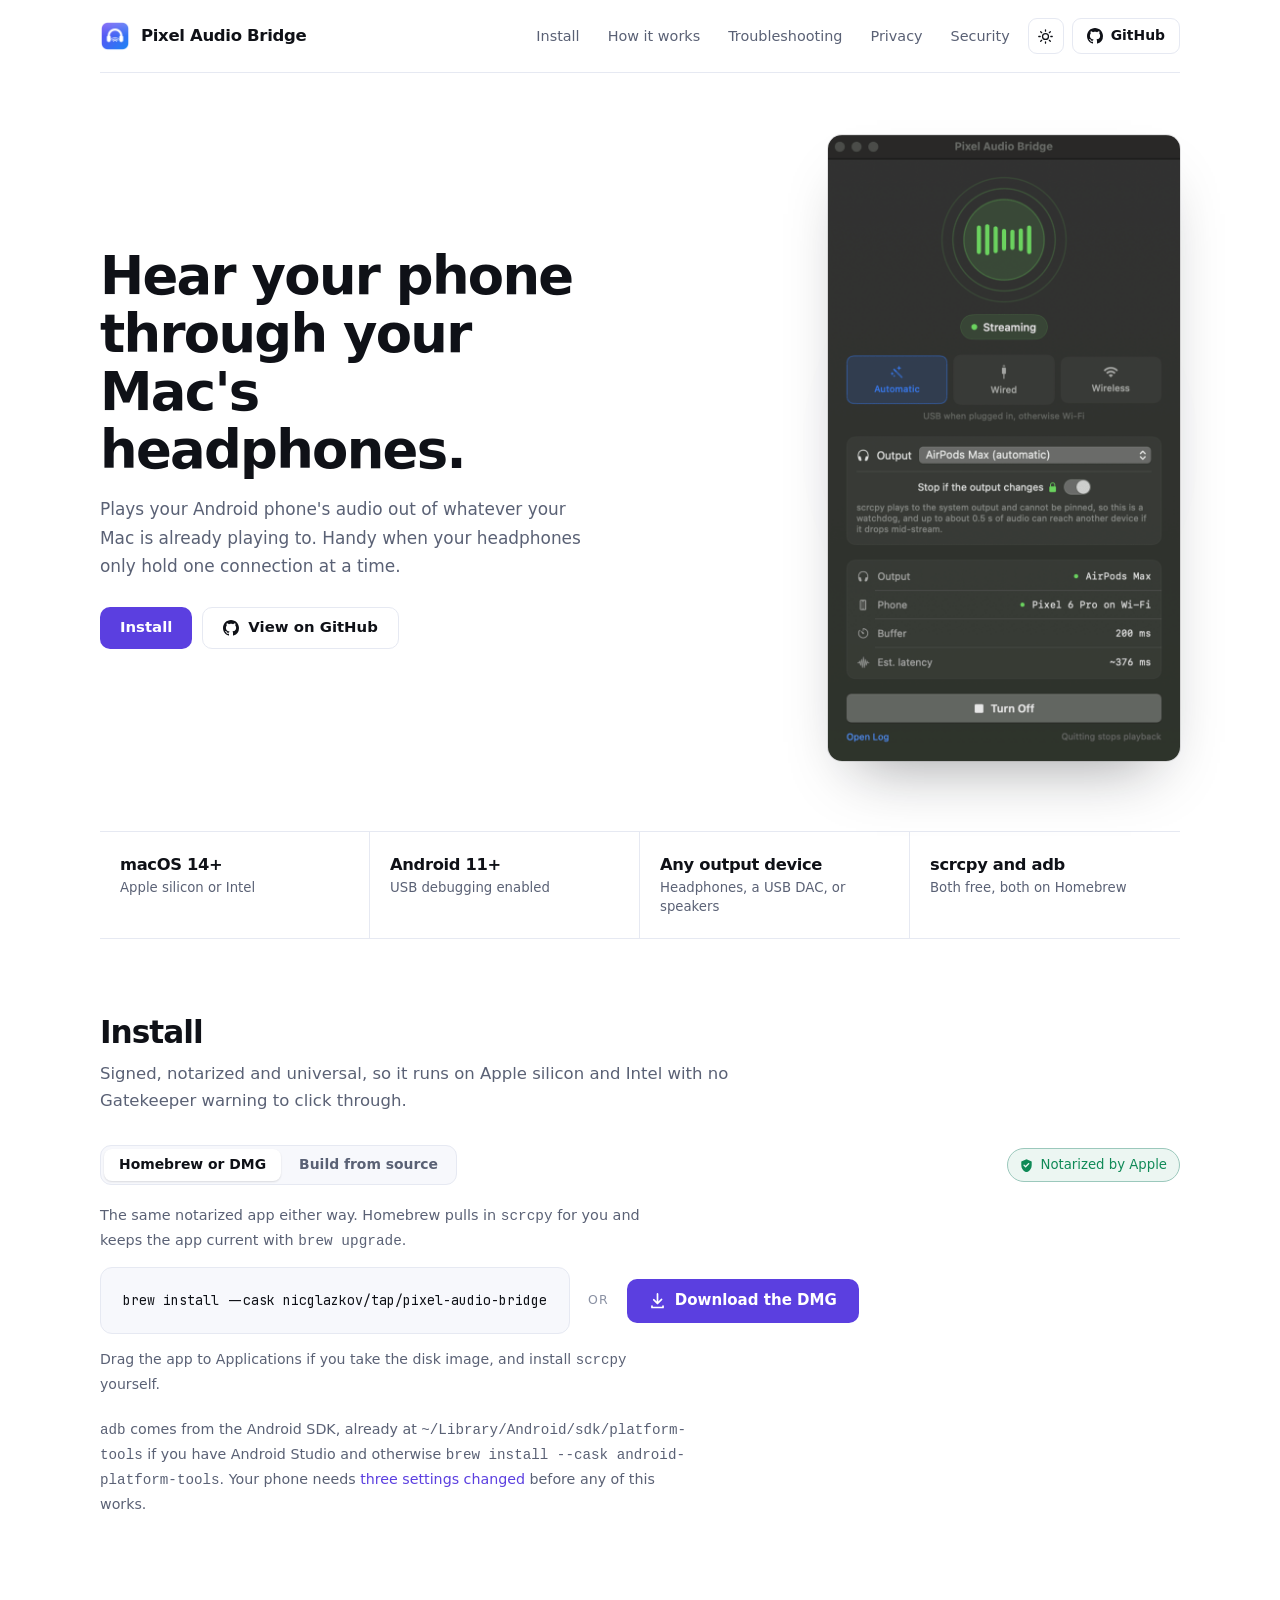
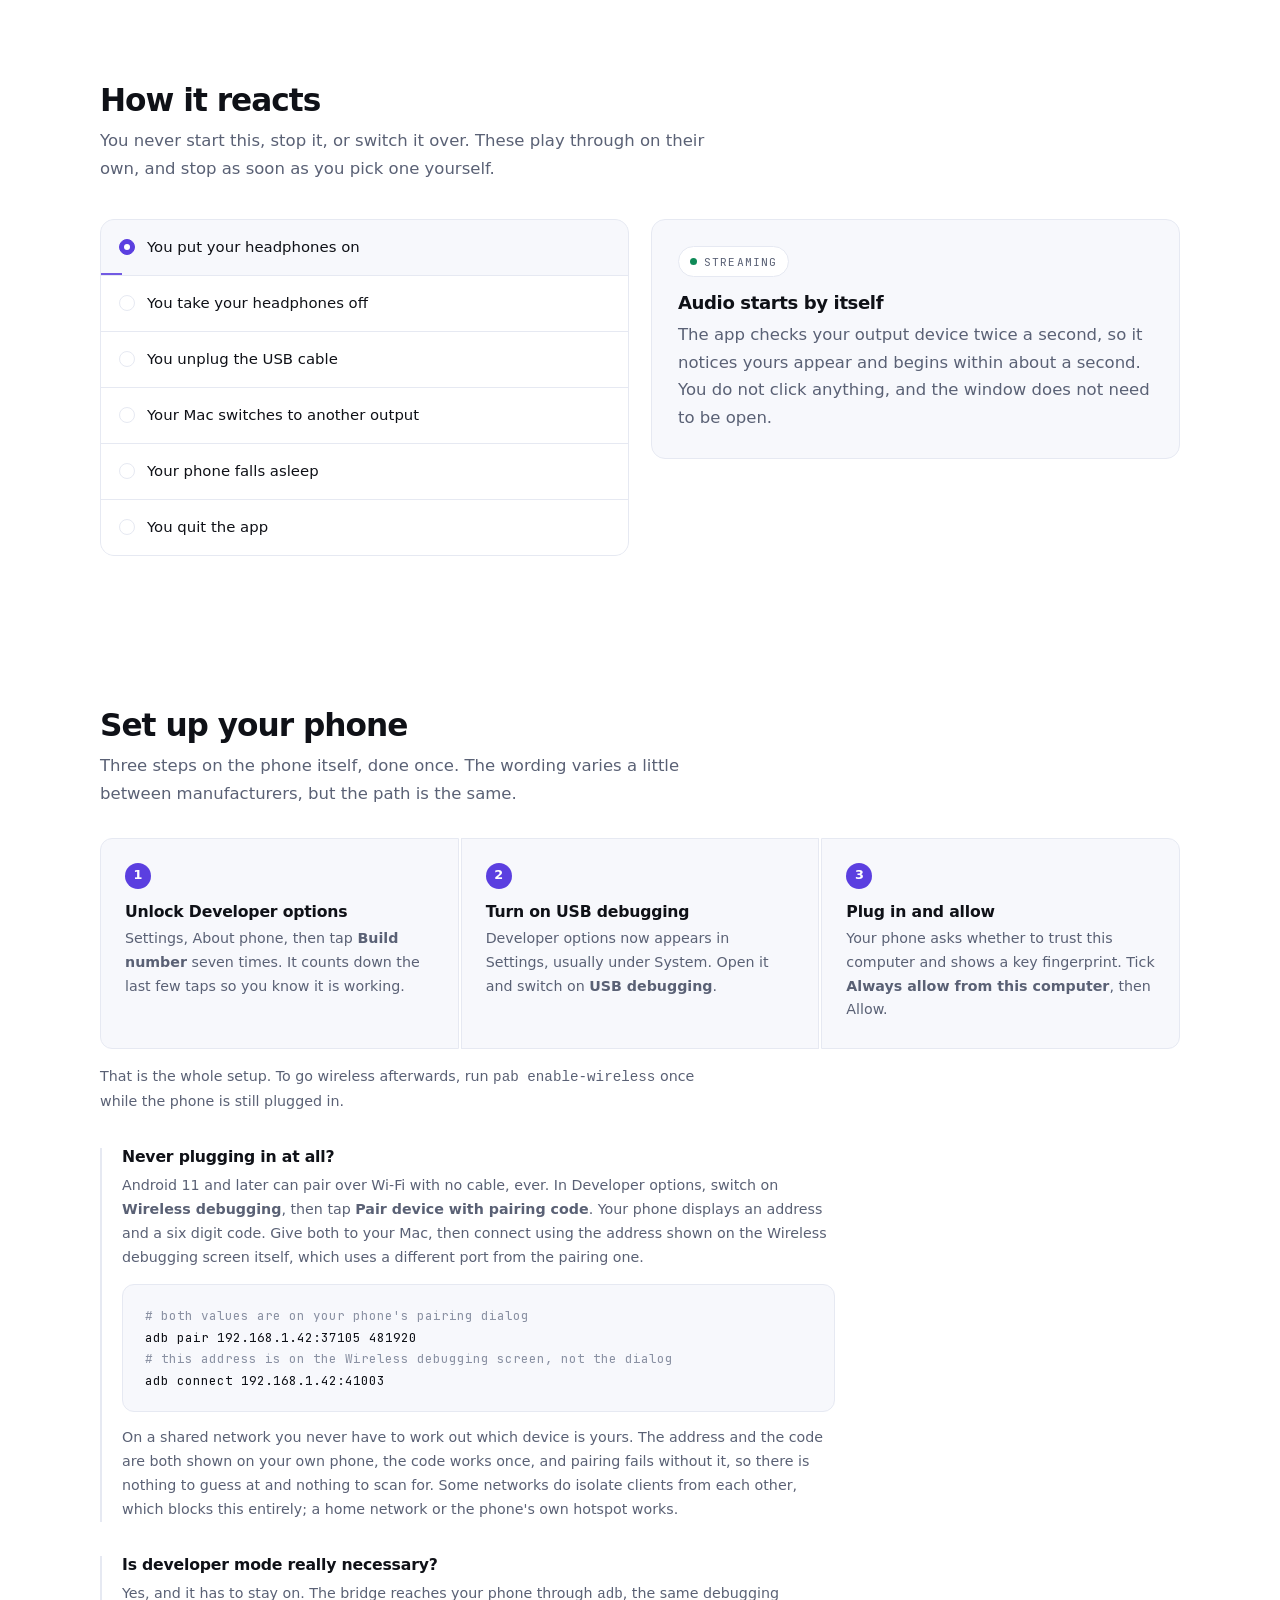
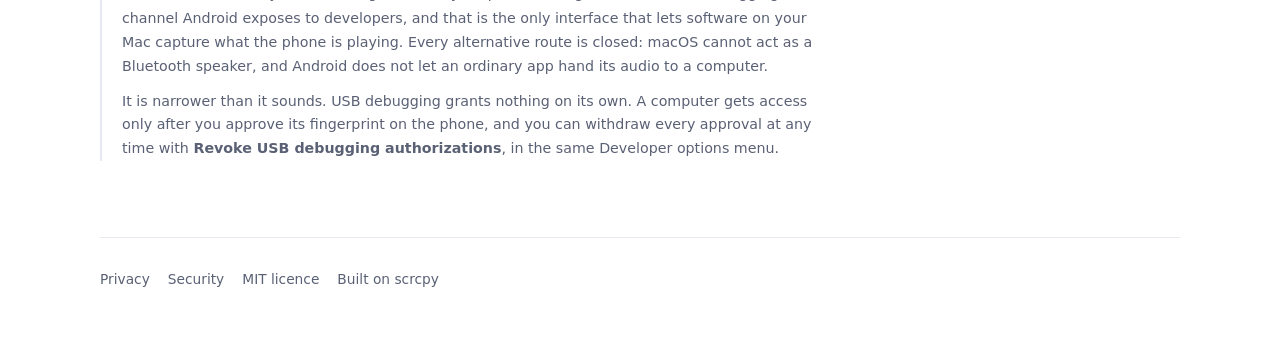
==== docs/index.html @ 7104cccc "Document pairing over Wi-Fi with no cable, and drop the latency closer Android 11 and later can pair" ====
<!doctype html>
<html lang="en">
<head>
<meta charset="utf-8">
<meta name="viewport" content="width=device-width,initial-scale=1">
<title>Pixel Audio Bridge, hear your phone through your Mac's headphones</title>
<meta name="description" content="A macOS utility that routes Android phone audio to any output device on your Mac. 191 ms wired. No accounts, no telemetry, no third-party requests.">
<link rel="icon" href="assets/icon.png">
<meta property="og:type" content="website">
<meta property="og:url" content="https://nicglazkov.github.io/pixel-audio-bridge/">
<meta property="og:title" content="Pixel Audio Bridge">
<meta property="og:description" content="Hear your phone through your Mac's headphones. 191 ms wired, MIT licensed.">
<meta property="og:image" content="https://nicglazkov.github.io/pixel-audio-bridge/assets/social-card.png">
<meta property="og:image:width" content="1280">
<meta property="og:image:height" content="640">
<meta name="twitter:card" content="summary_large_image">
<meta name="twitter:title" content="Pixel Audio Bridge">
<meta name="twitter:description" content="Hear your phone through your Mac's headphones. 191 ms wired, MIT licensed.">
<meta name="twitter:image" content="https://nicglazkov.github.io/pixel-audio-bridge/assets/social-card.png">
<link rel="stylesheet" href="shared.css">
<style>
/* ---- hero --------------------------------------------------------------- */
.hero{display:grid;grid-template-columns:1.05fr .95fr;gap:56px;align-items:center;padding:62px 0 70px}
.hero p.sub{font-size:1.06rem;color:var(--ink-2);max-width:46ch;margin-top:16px}
.actions{display:flex;gap:10px;flex-wrap:wrap;margin-top:26px;align-items:center}
.heroshot{position:relative}
.heroshot img{width:100%;max-width:352px;display:block;margin-left:auto;border-radius:14px;
  box-shadow:var(--shadow),0 0 0 1px var(--shot-ring)}
.heroshot::before{content:"";position:absolute;inset:6% -8% 6% 18%;z-index:-1;border-radius:40%;
  background:radial-gradient(closest-side,color-mix(in srgb,var(--indigo) 26%,transparent),transparent 72%);filter:blur(32px)}

/* ---- requirements ------------------------------------------------------- */
.req{display:grid;grid-template-columns:repeat(auto-fit,minmax(178px,1fr));border-top:1px solid var(--line);
     border-bottom:1px solid var(--line)}
/* Direct children only: `.req div` would also match .v/.n and pad each of them,
   roughly doubling the height of every cell. */
.req > div{padding:22px 20px;border-right:1px solid var(--line)}
.req > div:last-child{border-right:0}
.req .v{font-size:1.02rem;line-height:1.3;font-weight:600;letter-spacing:-.02em}
.req .n{font-size:.83rem;color:var(--ink-2);margin-top:4px;line-height:1.4}

/* ---- behaviour explorer -------------------------------------------------- */
.explorer{display:grid;grid-template-columns:1fr 1fr;gap:22px;margin-top:36px;align-items:start}
.triggers{display:flex;flex-direction:column;gap:1px;background:var(--line);border:1px solid var(--line);
          border-radius:14px;overflow:hidden}
.trigger{appearance:none;border:0;background:var(--bg);color:var(--ink);font:inherit;text-align:left;
  padding:15px 18px;cursor:pointer;display:flex;align-items:center;gap:12px;transition:background .14s}
.trigger:hover,.trigger[aria-selected="true"]{background:var(--tint)}
.trigger[aria-selected="true"] .mark{background:var(--indigo);border-color:var(--indigo)}
.trigger[aria-selected="true"] .mark::after{opacity:1}
.trigger .mark{width:16px;height:16px;border-radius:50%;border:1.5px solid var(--line);flex:none;position:relative}
.trigger .mark::after{content:"";position:absolute;inset:4px;border-radius:50%;background:#fff;opacity:0;transition:opacity .14s}
.trigger .t{font-size:.93rem;font-weight:500}

/* Progress line under the active row while the tour is running. It disappears
   the moment the reader takes over, so it never competes with a hover. */
.trigger .prog{position:absolute;left:0;bottom:0;height:2px;width:0;background:var(--indigo);opacity:.85}
.trigger{position:relative}
.tour-off .trigger .prog{display:none}

.response{border:1px solid var(--line);border-radius:14px;padding:26px;background:var(--tint);
          position:sticky;top:24px;min-height:212px}
.response .state{display:inline-flex;align-items:center;gap:7px;font-family:var(--mono);font-size:.71rem;
  letter-spacing:.1em;text-transform:uppercase;padding:5px 11px;border-radius:99px;
  background:var(--bg);border:1px solid var(--line);color:var(--ink-2)}
.response .state .d{width:7px;height:7px;border-radius:50%;background:var(--ink-3)}
.response .state[data-tone="live"] .d{background:var(--ok)}
.response .state[data-tone="wait"] .d{background:var(--warn)}
.response .state[data-tone="stop"] .d{background:#D0453B}
.response h3{margin:16px 0 8px;font-size:1.13rem;letter-spacing:-.022em}
.response p{color:var(--ink-2);margin:0}


/* ---- install tabs -------------------------------------------------------- */
.install{margin-top:30px}
.tabrow{display:flex;align-items:center;justify-content:space-between;gap:16px;
  flex-wrap:wrap;margin-bottom:18px}
.tabs{display:inline-flex;gap:3px;background:var(--tint);border:1px solid var(--line);
  border-radius:11px;padding:3px}
.tabs button{appearance:none;border:0;background:transparent;color:var(--ink-2);cursor:pointer;
  font:600 .87rem/1 var(--disp);padding:9px 15px;border-radius:8px;transition:background .16s,color .16s}
.tabs button:hover{color:var(--ink)}
.tabs button[aria-selected="true"]{background:var(--bg);color:var(--ink);
  box-shadow:0 1px 2px rgba(0,0,0,.12)}
.pane{display:none}
.pane[data-active="true"]{display:block}
.pane .why{font-size:.9rem;color:var(--ink-2);margin:0 0 14px;max-width:62ch}
.pane .after{font-size:.88rem;color:var(--ink-2);margin:14px 0 0;max-width:64ch}
.dl{display:inline-flex;align-items:center;gap:9px;height:44px;padding:0 22px;border-radius:10px;
  background:var(--indigo);color:#fff;font-weight:600;font-size:.94rem;line-height:1}
.dl:hover{text-decoration:none;filter:brightness(1.08)}
.dl svg{width:17px;height:17px;flex:none}
.either{display:flex;align-items:center;gap:18px;flex-wrap:wrap}
.either .codebox{flex:0 1 auto;min-width:0}
.or{flex:none;font-size:.78rem;letter-spacing:.09em;text-transform:uppercase;color:var(--ink-3)}
.either .dl{flex:none}
.notarized{display:inline-flex;align-items:center;gap:7px;font-size:.83rem;color:var(--ok);
  border:1px solid color-mix(in srgb,var(--ok) 35%,var(--line));border-radius:99px;
  padding:5px 12px;background:color-mix(in srgb,var(--ok) 8%,transparent)}
.notarized svg{width:13px;height:13px}

/* ---- phone setup ---------------------------------------------------------
   Three joined cards rather than three separate ones, because the steps are
   strictly ordered: Developer options has to be unlocked before USB debugging
   exists to switch on. They stack on narrow screens. */
.steps{list-style:none;counter-reset:s;margin:30px 0 0;padding:0;
  display:grid;gap:2px;grid-template-columns:repeat(3,1fr)}
.steps li{counter-increment:s;position:relative;background:var(--tint);border:1px solid var(--line);
  padding:24px 24px 26px}
.steps li:first-child{border-radius:12px 0 0 12px}
.steps li:last-child{border-radius:0 12px 12px 0}
.steps li::before{content:counter(s);display:flex;align-items:center;justify-content:center;
  width:26px;height:26px;border-radius:50%;background:var(--indigo);color:#fff;
  font:600 .8rem/1 var(--disp);margin-bottom:14px}
.steps h3{margin:0 0 7px}
.steps p{font-size:.89rem;color:var(--ink-2);margin:0}
.qa{margin-top:34px;border-left:2px solid var(--line);padding-left:20px;max-width:70ch}
.qa h3{margin:0 0 9px}
.qa p{font-size:.89rem;color:var(--ink-2);margin:0 0 11px}
.qa p:last-child{margin-bottom:0}
.qa .codebox{margin:14px 0;font-size:.79rem;line-height:1.7}
@media (max-width:760px){
  .steps{grid-template-columns:1fr}
  .steps li:first-child{border-radius:12px 12px 0 0}
  .steps li:last-child{border-radius:0 0 12px 12px}
}
.note{font-size:.89rem;color:var(--ink-2);margin-top:16px;max-width:66ch}

@media (max-width:880px){
  .hero{grid-template-columns:1fr;gap:36px;padding:42px 0 50px}
  .heroshot img{margin:0 auto}
  .explorer{grid-template-columns:1fr}
  .response{position:static}
}
</style>
</head>
<body>
<div class="wrap">

  <nav>
    <a class="brand" href="./"><img src="assets/icon.png" alt="">Pixel Audio Bridge</a>
    <span class="sp">
      <a class="navlink" href="#install">Install</a>
      <a class="navlink" href="how-it-works.html">How it works</a>
      <a class="navlink" href="troubleshooting.html">Troubleshooting</a>
      <a class="navlink" href="privacy.html">Privacy</a>
      <a class="navlink" href="security.html">Security</a>
      <button class="iconbtn" id="theme" type="button" aria-label="Switch between light and dark">
        <svg class="sun" viewBox="0 0 24 24" fill="none" stroke="currentColor" stroke-width="1.8" stroke-linecap="round" aria-hidden="true"><circle cx="12" cy="12" r="4.2"/><path d="M12 2.5v2M12 19.5v2M2.5 12h2M19.5 12h2M5.2 5.2l1.4 1.4M17.4 17.4l1.4 1.4M18.8 5.2l-1.4 1.4M6.6 17.4l-1.4 1.4"/></svg>
        <svg class="moon" viewBox="0 0 24 24" fill="none" stroke="currentColor" stroke-width="1.8" stroke-linecap="round" stroke-linejoin="round" aria-hidden="true"><path d="M20 14.2A8.2 8.2 0 1 1 9.8 4a6.6 6.6 0 0 0 10.2 10.2Z"/></svg>
      </button>
      <a class="ghbtn" href="https://github.com/nicglazkov/pixel-audio-bridge">
        <svg viewBox="0 0 16 16" fill="currentColor" aria-hidden="true"><path d="M8 0C3.58 0 0 3.58 0 8c0 3.54 2.29 6.53 5.47 7.59.4.07.55-.17.55-.38 0-.19-.01-.82-.01-1.49-2.01.37-2.53-.49-2.69-.94-.09-.23-.48-.94-.82-1.13-.28-.15-.68-.52-.01-.53.63-.01 1.08.58 1.23.82.72 1.21 1.87.87 2.33.66.07-.52.28-.87.51-1.07-1.78-.2-3.64-.89-3.64-3.95 0-.87.31-1.59.82-2.15-.08-.2-.36-1.02.08-2.12 0 0 .67-.21 2.2.82.64-.18 1.32-.27 2-.27s1.36.09 2 .27c1.53-1.04 2.2-.82 2.2-.82.44 1.1.16 1.92.08 2.12.51.56.82 1.27.82 2.15 0 3.07-1.87 3.75-3.65 3.95.29.25.54.73.54 1.48 0 1.07-.01 1.93-.01 2.2 0 .21.15.46.55.38A8.01 8.01 0 0 0 16 8c0-4.42-3.58-8-8-8Z"/></svg>
        GitHub
      </a>
    </span>
  </nav>

  <header class="hero">
    <div>
      <h1>Hear your phone through your Mac's headphones.</h1>
      <p class="sub">Plays your Android phone's audio out of whatever your Mac is already
      playing to. Handy when your headphones only hold one connection at a time.</p>
      <div class="actions">
        <a class="btn primary" href="#install">Install</a>
        <a class="btn secondary" href="https://github.com/nicglazkov/pixel-audio-bridge">
          <svg viewBox="0 0 16 16" fill="currentColor" aria-hidden="true"><path d="M8 0C3.58 0 0 3.58 0 8c0 3.54 2.29 6.53 5.47 7.59.4.07.55-.17.55-.38 0-.19-.01-.82-.01-1.49-2.01.37-2.53-.49-2.69-.94-.09-.23-.48-.94-.82-1.13-.28-.15-.68-.52-.01-.53.63-.01 1.08.58 1.23.82.72 1.21 1.87.87 2.33.66.07-.52.28-.87.51-1.07-1.78-.2-3.64-.89-3.64-3.95 0-.87.31-1.59.82-2.15-.08-.2-.36-1.02.08-2.12 0 0 .67-.21 2.2.82.64-.18 1.32-.27 2-.27s1.36.09 2 .27c1.53-1.04 2.2-.82 2.2-.82.44 1.1.16 1.92.08 2.12.51.56.82 1.27.82 2.15 0 3.07-1.87 3.75-3.65 3.95.29.25.54.73.54 1.48 0 1.07-.01 1.93-.01 2.2 0 .21.15.46.55.38A8.01 8.01 0 0 0 16 8c0-4.42-3.58-8-8-8Z"/></svg>
          View on GitHub
        </a>
      </div>
    </div>
    <div class="heroshot">
      <img src="assets/app-streaming.png" alt="The Pixel Audio Bridge window, streaming from a Pixel 6 Pro over Wi-Fi">
    </div>
  </header>

  <div class="req">
    <div><div class="v">macOS 14+</div><div class="n">Apple silicon or Intel</div></div>
    <div><div class="v">Android 11+</div><div class="n">USB debugging enabled</div></div>
    <div><div class="v">Any output device</div><div class="n">Headphones, a USB DAC, or speakers</div></div>
    <div><div class="v">scrcpy and adb</div><div class="n">Both free, both on Homebrew</div></div>
  </div>

  <section id="install">
    <div class="shead">
      <h2>Install</h2>
      <p>Signed, notarized and universal, so it runs on Apple silicon and Intel with no
      Gatekeeper warning to click through.</p>
    </div>

    <div class="install">
      <div class="tabrow">
      <div class="tabs" role="tablist" aria-label="Install method">
        <button role="tab" aria-selected="true"  aria-controls="pane-get" id="tab-get">Homebrew or DMG</button>
        <button role="tab" aria-selected="false" aria-controls="pane-src" id="tab-src">Build from source</button>
      </div>
        <div class="notarized">
          <svg viewBox="0 0 16 16" fill="currentColor" aria-hidden="true"><path d="M8 .2 1.6 3v4.7c0 4 2.7 7.7 6.4 8.6 3.7-.9 6.4-4.6 6.4-8.6V3L8 .2Zm3.4 5.9-4 4a.8.8 0 0 1-1.1 0L4.6 8.4a.8.8 0 1 1 1.1-1.1l1.1 1.1 3.5-3.4a.8.8 0 0 1 1.1 1.1Z"/></svg>
          Notarized by Apple
        </div>
      </div>

      <div class="pane" id="pane-get" role="tabpanel" aria-labelledby="tab-get" data-active="true">
        <p class="why">The same notarized app either way. Homebrew pulls in <code>scrcpy</code>
        for you and keeps the app current with <code>brew upgrade</code>.</p>
        <div class="either">
          <div class="codebox">brew install --cask nicglazkov/tap/pixel-audio-bridge</div>
          <span class="or">or</span>
          <a class="dl" href="https://github.com/nicglazkov/pixel-audio-bridge/releases/latest/download/PixelAudioBridge.dmg">
            <svg viewBox="0 0 16 16" fill="currentColor" aria-hidden="true"><path d="M8 1a.8.8 0 0 1 .8.8v7.1l2.3-2.3a.8.8 0 1 1 1.1 1.1l-3.6 3.7a.8.8 0 0 1-1.2 0L3.8 7.7a.8.8 0 0 1 1.1-1.1l2.3 2.3V1.8A.8.8 0 0 1 8 1ZM2.8 12.4a.8.8 0 0 1 .8.8v.6h8.8v-.6a.8.8 0 0 1 1.6 0v1.4a.8.8 0 0 1-.8.8H2.8a.8.8 0 0 1-.8-.8v-1.4a.8.8 0 0 1 .8-.8Z"/></svg>
            Download the DMG
          </a>
        </div>
        <p class="after">Drag the app to Applications if you take the disk image, and install
        <code>scrcpy</code> yourself.</p>
      </div>

      <div class="pane" id="pane-src" role="tabpanel" aria-labelledby="tab-src">
        <p class="why">Builds a universal binary from source. Signs ad hoc, so it is for your
        own machine rather than for sharing.</p>
        <div class="codebox">brew install scrcpy
git clone https://github.com/nicglazkov/pixel-audio-bridge.git
cd pixel-audio-bridge &amp;&amp; ./build.sh</div>
      </div>
    </div>

    <p class="note" style="margin-top:22px"><code>adb</code> comes from the Android SDK, already
    at <code>~/Library/Android/sdk/platform-tools</code> if you have Android Studio and otherwise
    <code>brew install --cask android-platform-tools</code>. Your phone needs
    <a href="#setup">three settings changed</a> before any of this works.</p>
  </section>

  <section id="behaviour">
    <div class="shead">
      <h2>How it reacts</h2>
      <p>You never start this, stop it, or switch it over. These play through on their own,
      and stop as soon as you pick one yourself.</p>
    </div>

    <div class="explorer" id="explorer">
      <div class="triggers" role="tablist" aria-label="Situations">
        <button class="trigger" role="tab" aria-selected="true"  aria-controls="resp"><span class="mark"></span><span class="t">You put your headphones on</span><span class="prog"></span></button>
        <button class="trigger" role="tab" aria-selected="false" aria-controls="resp"><span class="mark"></span><span class="t">You take your headphones off</span><span class="prog"></span></button>
        <button class="trigger" role="tab" aria-selected="false" aria-controls="resp"><span class="mark"></span><span class="t">You unplug the USB cable</span><span class="prog"></span></button>
        <button class="trigger" role="tab" aria-selected="false" aria-controls="resp"><span class="mark"></span><span class="t">Your Mac switches to another output</span><span class="prog"></span></button>
        <button class="trigger" role="tab" aria-selected="false" aria-controls="resp"><span class="mark"></span><span class="t">Your phone falls asleep</span><span class="prog"></span></button>
        <button class="trigger" role="tab" aria-selected="false" aria-controls="resp"><span class="mark"></span><span class="t">You quit the app</span><span class="prog"></span></button>
      </div>

      <div class="response" id="resp" role="tabpanel" aria-live="polite">
        <span class="state" id="rstate" data-tone="live"><span class="d"></span><span id="rstatetext">Streaming</span></span>
        <h3 id="rtitle">Audio starts by itself</h3>
        <p id="rbody">The app checks your output device twice a second, so it notices yours appear and begins within about a second. You do not click anything, and the window does not need to be open.</p>
      </div>
    </div>
  </section>

  <section id="setup">
    <div class="shead">
      <h2>Set up your phone</h2>
      <p>Three steps on the phone itself, done once. The wording varies a little between
      manufacturers, but the path is the same.</p>
    </div>

    <ol class="steps">
      <li>
        <h3>Unlock Developer options</h3>
        <p>Settings, About phone, then tap <b>Build number</b> seven times. It counts down the
        last few taps so you know it is working.</p>
      </li>
      <li>
        <h3>Turn on USB debugging</h3>
        <p>Developer options now appears in Settings, usually under System. Open it and switch
        on <b>USB debugging</b>.</p>
      </li>
      <li>
        <h3>Plug in and allow</h3>
        <p>Your phone asks whether to trust this computer and shows a key fingerprint. Tick
        <b>Always allow from this computer</b>, then Allow.</p>
      </li>
    </ol>

    <p class="note">That is the whole setup. To go wireless afterwards, run
    <code>pab enable-wireless</code> once while the phone is still plugged in.</p>

    <div class="qa">
      <h3>Never plugging in at all?</h3>
      <p>Android 11 and later can pair over Wi-Fi with no cable, ever. In Developer options,
      switch on <b>Wireless debugging</b>, then tap <b>Pair device with pairing code</b>. Your
      phone displays an address and a six digit code. Give both to your Mac, then connect using
      the address shown on the Wireless debugging screen itself, which uses a different port
      from the pairing one.</p>
      <div class="codebox"><span class="c"># both values are on your phone's pairing dialog</span>
adb pair 192.168.1.42:37105 481920
<span class="c"># this address is on the Wireless debugging screen, not the dialog</span>
adb connect 192.168.1.42:41003</div>
      <p>On a shared network you never have to work out which device is yours. The address and
      the code are both shown on your own phone, the code works once, and pairing fails without
      it, so there is nothing to guess at and nothing to scan for. Some networks do isolate
      clients from each other, which blocks this entirely; a home network or the phone's own
      hotspot works.</p>
    </div>

    <div class="qa">
      <h3>Is developer mode really necessary?</h3>
      <p>Yes, and it has to stay on. The bridge reaches your phone through <code>adb</code>,
      the same debugging channel Android exposes to developers, and that is the only interface
      that lets software on your Mac capture what the phone is playing. Every alternative
      route is closed: macOS cannot act as a Bluetooth speaker, and Android does not let an
      ordinary app hand its audio to a computer.</p>
      <p>It is narrower than it sounds. USB debugging grants nothing on its own. A computer
      gets access only after you approve its fingerprint on the phone, and you can withdraw
      every approval at any time with <b>Revoke USB debugging authorizations</b>, in the same
      Developer options menu.</p>
    </div>

  </section>

  <footer>
    <span class="l">
      <a href="privacy.html">Privacy</a>
      <a href="security.html">Security</a>
      <a href="https://github.com/nicglazkov/pixel-audio-bridge/blob/main/LICENSE">MIT licence</a>
      <a href="https://github.com/Genymobile/scrcpy">Built on scrcpy</a>
    </span>
  </footer>

</div>

<script src="theme.js"></script>
<script>
// ---- install tabs ----------------------------------------------------------
(function () {
  var tabs = Array.prototype.slice.call(document.querySelectorAll(".tabs button"));
  if (!tabs.length) return;
  function select(i) {
    tabs.forEach(function (t, n) {
      t.setAttribute("aria-selected", String(n === i));
      document.getElementById(t.getAttribute("aria-controls"))
              .setAttribute("data-active", String(n === i));
    });
  }
  tabs.forEach(function (t, i) {
    t.addEventListener("click", function () { select(i); });
    t.addEventListener("keydown", function (e) {
      var d = e.key === "ArrowRight" ? 1 : e.key === "ArrowLeft" ? -1 : 0;
      if (!d) return;
      e.preventDefault();
      var n = (i + d + tabs.length) % tabs.length;
      tabs[n].focus(); select(n);
    });
  });
})();

// ---- behaviour explorer ----------------------------------------------------
(function () {
  var CASES = [
    { tone: "live", state: "Streaming",
      title: "Audio starts by itself",
      body: "The app checks your output device twice a second, so it notices yours appear and begins within about a second. You do not click anything, and the window does not need to be open." },
    { tone: "wait", state: "Waiting",
      title: "It goes quiet and waits",
      body: "Playback stops and the app returns to waiting, then starts again the moment your output device reconnects. Your phone takes its audio back in the meantime, so whatever was playing carries on out of the phone." },
    { tone: "live", state: "Streaming over Wi-Fi",
      title: "It moves to Wi-Fi mid-session",
      body: "The link changes without you doing anything. The capture buffer widens from 15 ms to 200 ms, because Wi-Fi jitter of 6 to 21 ms needs the headroom and a cable does not." },
    { tone: "stop", state: "Stopped",
      title: "Playback halts instead of following",
      body: "If your Mac's output changes to the built-in speakers or anything else, the bridge kills playback within half a second rather than letting your phone's audio come out somewhere you did not intend." },
    { tone: "wait", state: "Waiting",
      title: "It backs off and waits for the phone",
      body: "The connection drops and the app retries at 3, 6 and 9 seconds, then settles into waiting rather than hammering a sleeping phone." },
    { tone: "stop", state: "Off",
      title: "Everything stops with it",
      body: "Quitting tears down every child process, verified to leave nothing running. No daemon or login item is installed to bring it back." }
  ];

  var DWELL = 5000;   // long enough to finish reading a card
  var STEP  = 50;

  var explorer = document.getElementById("explorer");
  var tabs = Array.prototype.slice.call(document.querySelectorAll(".trigger"));
  var el = {
    state: document.getElementById("rstate"),
    stateText: document.getElementById("rstatetext"),
    title: document.getElementById("rtitle"),
    body: document.getElementById("rbody")
  };

  var idx = 0, timer = null, elapsed = 0;
  var reduced = matchMedia("(prefers-reduced-motion: reduce)").matches;

  function show(i) {
    idx = i;
    var c = CASES[i];
    tabs.forEach(function (t, n) {
      t.setAttribute("aria-selected", String(n === i));
      t.querySelector(".prog").style.width = "0";
    });
    el.state.setAttribute("data-tone", c.tone);
    el.stateText.textContent = c.state;
    el.title.textContent = c.title;
    el.body.textContent = c.body;
  }

  function tick() {
    elapsed += STEP;
    tabs[idx].querySelector(".prog").style.width = (elapsed / DWELL * 100) + "%";
    if (elapsed >= DWELL) { elapsed = 0; show((idx + 1) % CASES.length); }
  }

  // The tour is a hint, not a carousel to fight with: the first deliberate
  // interaction ends it for good rather than pausing and resuming underfoot.
  function takeOver(i) {
    if (timer) { clearInterval(timer); timer = null; }
    explorer.classList.add("tour-off");
    if (typeof i === "number") show(i);
  }

  tabs.forEach(function (t, i) {
    t.addEventListener("mouseenter", function () { takeOver(i); });
    t.addEventListener("focus", function () { takeOver(i); });
    t.addEventListener("click", function () { takeOver(i); });
    t.addEventListener("keydown", function (e) {
      var d = e.key === "ArrowDown" ? 1 : e.key === "ArrowUp" ? -1 : 0;
      if (!d) return;
      e.preventDefault();
      tabs[(i + d + tabs.length) % tabs.length].focus();
    });
  });

  show(0);

  if (reduced) {
    explorer.classList.add("tour-off");
  } else {
    // Only run while the section is actually on screen, so a reader who never
    // scrolls this far does not arrive at case four.
    if ("IntersectionObserver" in window) {
      new IntersectionObserver(function (entries) {
        entries.forEach(function (e) {
          if (e.isIntersecting && !timer && !explorer.classList.contains("tour-off")) {
            timer = setInterval(tick, STEP);
          } else if (!e.isIntersecting && timer) {
            clearInterval(timer); timer = null;
          }
        });
      }, { threshold: 0.35 }).observe(explorer);
    } else {
      timer = setInterval(tick, STEP);
    }
  }
})();
</script>
</body>
</html>
---- docs/shared.css ----
/* Shared by index, privacy and security so the three pages cannot drift apart.
   Fonts are self-hosted: the site makes no third-party requests at all, which is
   what lets the privacy policy say so without an asterisk. */

@font-face{
  font-family:"Plus Jakarta Sans";
  src:url(assets/fonts/plus-jakarta-sans-latin.woff2) format("woff2");
  font-weight:200 800;font-style:normal;font-display:swap;
}
@font-face{
  font-family:"JetBrains Mono";
  src:url(assets/fonts/jetbrains-mono-latin.woff2) format("woff2");
  font-weight:100 800;font-style:normal;font-display:swap;
}

/* Light is the default. The OS preference applies automatically, and an explicit
   [data-theme] on <html> beats it in either direction, so the toggle still works
   when it disagrees with the system. */
:root{
  --bg:#FFFFFF; --tint:#F7F8FC; --ink:#0F1117; --ink-2:#5A6175; --ink-3:#8A91A3;
  --line:#E6E9F2; --indigo:#5B3FE0; --ok:#0F8A57; --warn:#B45309;
  --shot-ring:rgba(15,17,23,.10); --shadow:0 30px 60px -28px rgba(15,17,23,.42);
  --disp:"Plus Jakarta Sans",system-ui,-apple-system,sans-serif;
  --mono:"JetBrains Mono",ui-monospace,SFMono-Regular,monospace;
}
@media (prefers-color-scheme:dark){
  :root{
    --bg:#0B0D13; --tint:#141824; --ink:#EDEFF6; --ink-2:#98A0B4; --ink-3:#6E7689;
    --line:#222739; --indigo:#8B72FF; --ok:#3DDC91; --warn:#E0A32E;
    --shot-ring:rgba(255,255,255,.10); --shadow:0 34px 70px -30px #000;
  }
}
:root[data-theme="light"]{
  --bg:#FFFFFF; --tint:#F7F8FC; --ink:#0F1117; --ink-2:#5A6175; --ink-3:#8A91A3;
  --line:#E6E9F2; --indigo:#5B3FE0; --ok:#0F8A57; --warn:#B45309;
  --shot-ring:rgba(15,17,23,.10); --shadow:0 30px 60px -28px rgba(15,17,23,.42);
}
:root[data-theme="dark"]{
  --bg:#0B0D13; --tint:#141824; --ink:#EDEFF6; --ink-2:#98A0B4; --ink-3:#6E7689;
  --line:#222739; --indigo:#8B72FF; --ok:#3DDC91; --warn:#E0A32E;
  --shot-ring:rgba(255,255,255,.10); --shadow:0 34px 70px -30px #000;
}

*{box-sizing:border-box}
html{-webkit-text-size-adjust:100%}
body{margin:0;background:var(--bg);color:var(--ink);font-family:var(--disp);font-size:16.5px;
     line-height:1.68;-webkit-font-smoothing:antialiased;transition:background .2s,color .2s}
.wrap{max-width:1140px;margin:0 auto;padding:0 30px}
a{color:var(--indigo);text-decoration:none;font-weight:500}
a:hover{text-decoration:underline}
:focus-visible{outline:2px solid var(--indigo);outline-offset:3px;border-radius:6px}
h1,h2,h3{margin:0;letter-spacing:-.032em;line-height:1.1}
h1{font-size:clamp(2.25rem,4.3vw,3.3rem);font-weight:700}
h2{font-size:clamp(1.45rem,2.7vw,1.95rem);font-weight:700}
h3{font-size:.98rem;font-weight:600;letter-spacing:-.012em}
p{margin:0 0 1em}

/* ---- nav ---------------------------------------------------------------- */
nav{display:flex;align-items:center;gap:12px;padding:16px 0;border-bottom:1px solid var(--line)}
nav .brand{display:flex;align-items:center;gap:11px;font-weight:700;letter-spacing:-.02em;color:var(--ink)}
nav .brand:hover{text-decoration:none}
nav .brand img{width:30px;height:30px;border-radius:8px}
nav .sp{margin-left:auto;display:flex;gap:8px;align-items:center}
nav .navlink{color:var(--ink-2);font-weight:500;font-size:.9rem;padding:8px 10px;border-radius:8px}
nav .navlink:hover{text-decoration:none;color:var(--ink);background:var(--tint)}
nav .navlink[aria-current="page"]{color:var(--ink);background:var(--tint)}

/* Fixed-height flex controls so the button and the links share a baseline. */
.iconbtn,.ghbtn{
  height:36px;display:inline-flex;align-items:center;justify-content:center;gap:8px;
  border-radius:9px;font-weight:600;font-size:.87rem;font-family:var(--disp);
  border:1px solid var(--line);background:transparent;color:var(--ink);cursor:pointer;
  padding:0 14px;line-height:1;transition:background .16s,border-color .16s;
}
.iconbtn{width:36px;padding:0}
.iconbtn:hover,.ghbtn:hover{background:var(--tint);text-decoration:none;border-color:var(--ink-3)}
.ghbtn svg{width:16px;height:16px;flex:none}
.iconbtn svg{width:17px;height:17px}
.iconbtn .moon{display:none}
:root[data-theme="dark"] .iconbtn .moon{display:block}
:root[data-theme="dark"] .iconbtn .sun{display:none}
@media (prefers-color-scheme:dark){
  :root:not([data-theme="light"]) .iconbtn .moon{display:block}
  :root:not([data-theme="light"]) .iconbtn .sun{display:none}
}

.btn{display:inline-flex;align-items:center;gap:9px;height:42px;padding:0 20px;border-radius:10px;
     font-weight:600;font-size:.93rem;line-height:1}
.btn.primary{background:var(--indigo);color:#fff}
.btn.primary:hover{text-decoration:none;filter:brightness(1.08)}
.btn svg{width:16px;height:16px;flex:none}
.btn.secondary{border:1px solid var(--line);color:var(--ink)}
.btn.secondary:hover{text-decoration:none;background:var(--tint);border-color:var(--ink-3)}

section{padding:76px 0}
.shead{max-width:60ch}
.shead p{color:var(--ink-2);margin-top:10px}

.codebox{background:var(--tint);border:1px solid var(--line);color:var(--ink);border-radius:12px;
  padding:20px 22px;font-family:var(--mono);font-size:.83rem;white-space:pre;overflow-x:auto;
  line-height:1.85}
.codebox .c{color:var(--ink-3)}

footer{border-top:1px solid var(--line);padding:30px 0 60px;color:var(--ink-2);font-size:.86rem;
       display:flex;justify-content:space-between;gap:16px;flex-wrap:wrap}
footer a{color:var(--ink-2);font-weight:400}
footer .l{display:flex;gap:18px;flex-wrap:wrap}

@media (max-width:880px){
  nav .navlink{display:none}
  section{padding:52px 0}
}
@media (prefers-reduced-motion:reduce){*{transition:none!important}}

/* ---- documentation pages ------------------------------------------------
   Shared by privacy, security, how-it-works and troubleshooting so the four
   cannot drift apart. Page-specific rules stay in the page. */
.doc{max-width:66ch}
.doc h2{font-size:1.24rem;margin:44px 0 12px}
.doc h3{font-size:1rem;margin:26px 0 8px}
.doc p{color:var(--ink-2)}
.doc strong{color:var(--ink);font-weight:600}
.doc code{font-family:var(--mono);font-size:.86em;color:var(--ink);
  background:var(--tint);border:1px solid var(--line);border-radius:5px;padding:1px 5px}
.doc pre{font-family:var(--mono);font-size:.83rem;background:var(--tint);border:1px solid var(--line);
  border-radius:10px;padding:16px 18px;overflow-x:auto;line-height:1.7;color:var(--ink);margin:14px 0}
.doc pre code{background:none;border:0;padding:0;font-size:1em}
header.top{padding:56px 0 0}
.updated{font-family:var(--mono);font-size:.74rem;letter-spacing:.1em;text-transform:uppercase;
  color:var(--ink-3);margin-bottom:14px}
.doc table{width:100%;border-collapse:collapse;margin:18px 0 22px;font-size:.9rem}
.doc th{text-align:left;font-family:var(--mono);font-size:.68rem;letter-spacing:.1em;text-transform:uppercase;
   color:var(--ink-3);font-weight:400;padding:9px 12px;border-bottom:1px solid var(--line)}
.doc td{padding:11px 12px;border-bottom:1px solid var(--line);vertical-align:top;color:var(--ink-2)}
.doc td strong{color:var(--ink)}
.callout{border:1px solid var(--line);border-left:3px solid var(--indigo);border-radius:0 12px 12px 0;
  padding:16px 20px;margin:22px 0;background:var(--tint)}
.callout p{margin:0;font-size:.94rem}
.callout b{color:var(--ink)}
.callout.warn{border-left-color:var(--warn)}

/* Collapsible entries, used for troubleshooting. */
details.tsh{border:1px solid var(--line);border-radius:12px;margin-bottom:10px;background:var(--bg)}
details.tsh[open]{background:var(--tint)}
details.tsh summary{cursor:pointer;padding:15px 18px;font-weight:600;font-size:.95rem;
  list-style:none;display:flex;align-items:center;gap:11px}
details.tsh summary::-webkit-details-marker{display:none}
details.tsh summary::before{content:"";width:7px;height:7px;border-right:1.6px solid var(--ink-3);
  border-bottom:1.6px solid var(--ink-3);transform:rotate(-45deg);flex:none;margin-left:3px;transition:transform .16s}
details.tsh[open] summary::before{transform:rotate(45deg)}
details.tsh .body{padding:0 18px 18px 40px}
details.tsh .body p{margin:0 0 .9em;font-size:.93rem}
details.tsh .body p:last-child{margin-bottom:0}
details.tsh .body pre{margin:12px 0}
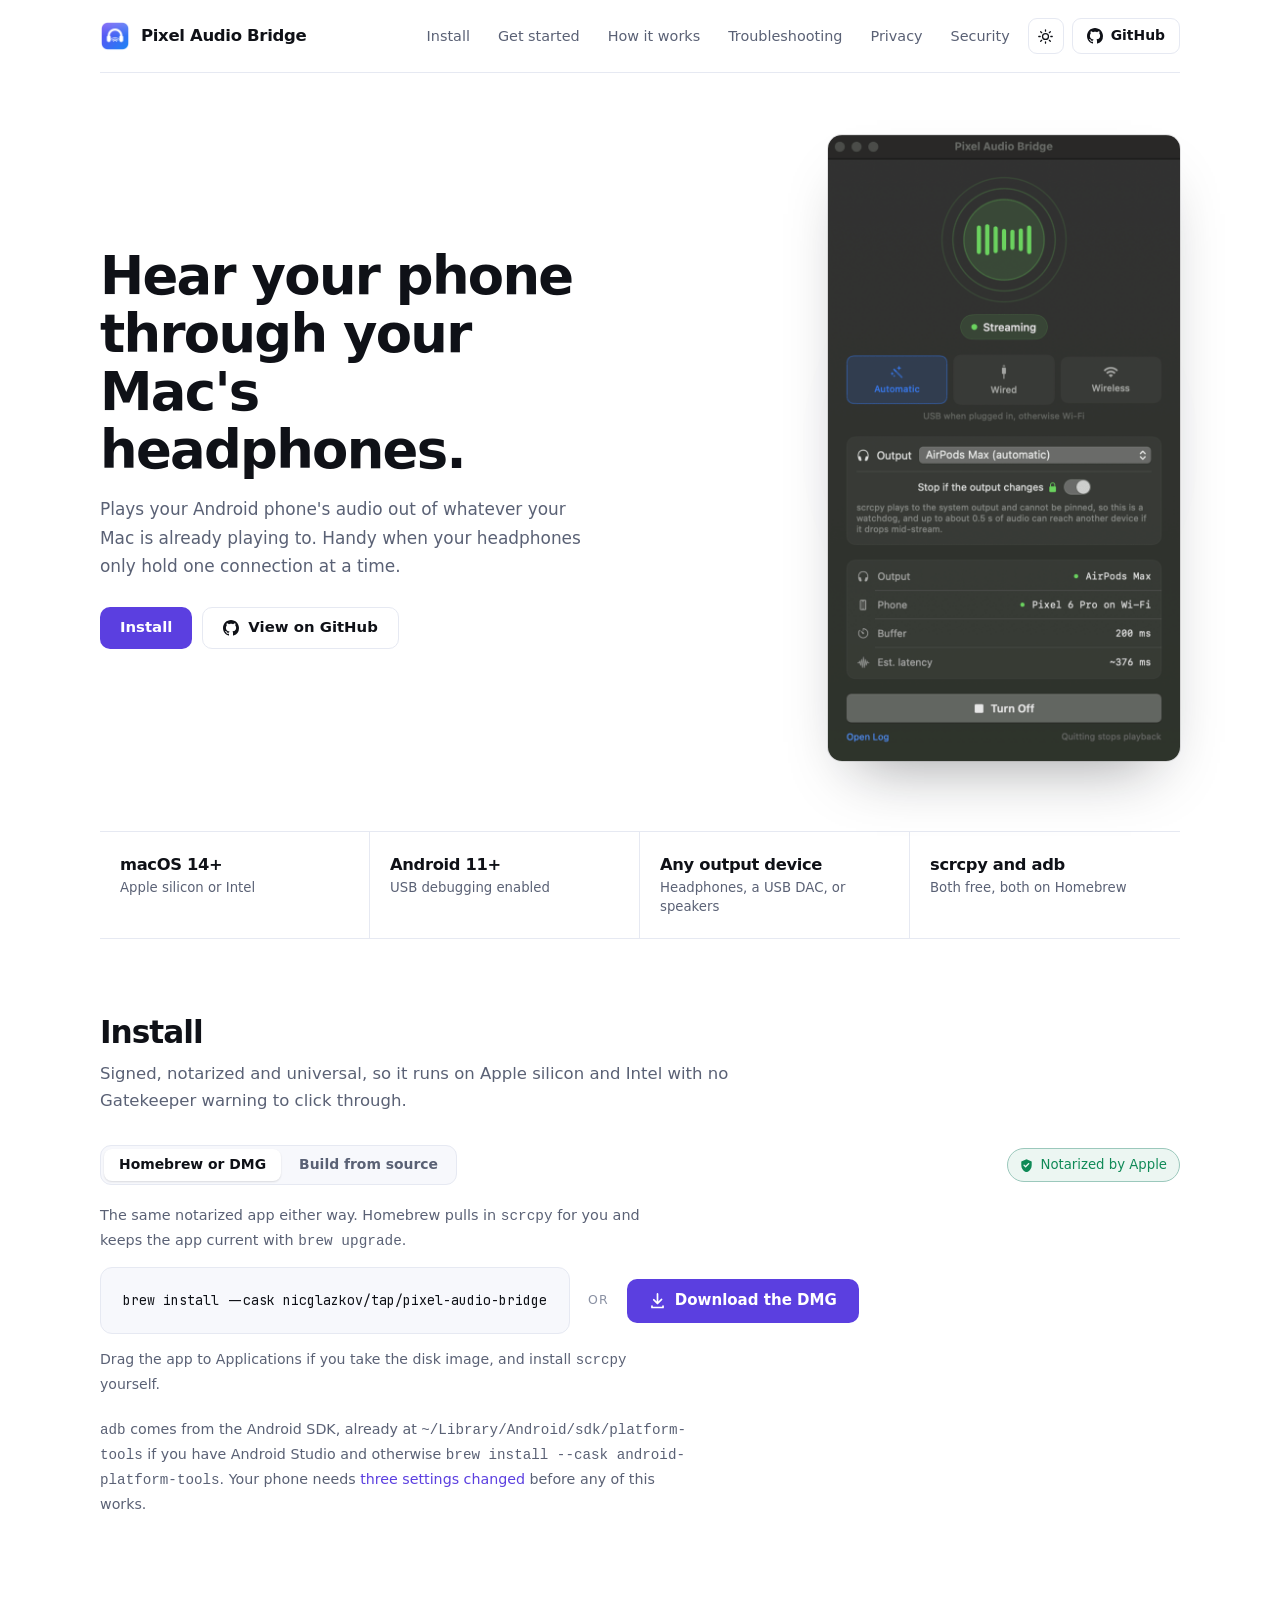
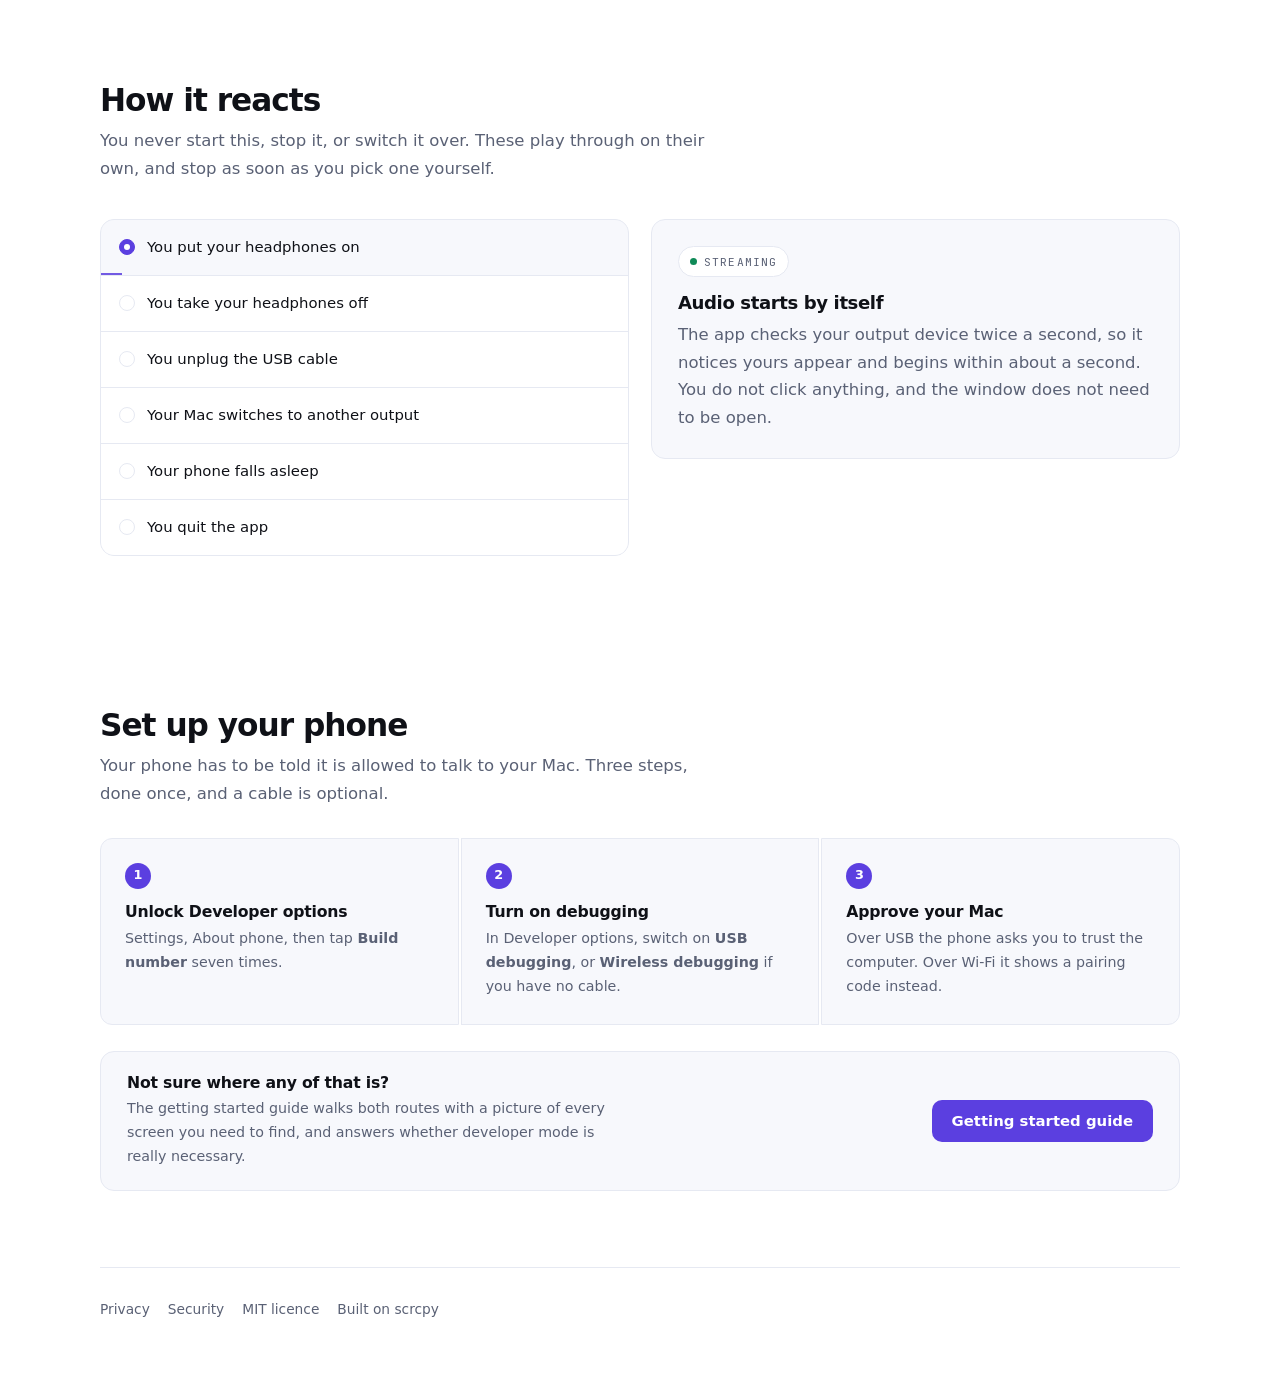
==== commit df74c5ea: "Add a visual getting started guide, and cut index down to a summary Setup was prose on the landing p" ====
--- a/docs/index.html
+++ b/docs/index.html
@@ -114,11 +114,10 @@
   font:600 .8rem/1 var(--disp);margin-bottom:14px}
 .steps h3{margin:0 0 7px}
 .steps p{font-size:.89rem;color:var(--ink-2);margin:0}
-.qa{margin-top:34px;border-left:2px solid var(--line);padding-left:20px;max-width:70ch}
-.qa h3{margin:0 0 9px}
-.qa p{font-size:.89rem;color:var(--ink-2);margin:0 0 11px}
-.qa p:last-child{margin-bottom:0}
-.qa .codebox{margin:14px 0;font-size:.79rem;line-height:1.7}
+.guide{display:flex;align-items:center;justify-content:space-between;gap:26px;flex-wrap:wrap;
+  margin-top:26px;border:1px solid var(--line);border-radius:14px;padding:22px 26px;background:var(--tint)}
+.guide h3{margin:0 0 5px}
+.guide p{font-size:.89rem;color:var(--ink-2);margin:0;max-width:56ch}
 @media (max-width:760px){
   .steps{grid-template-columns:1fr}
   .steps li:first-child{border-radius:12px 12px 0 0}
@@ -141,6 +140,7 @@
     <a class="brand" href="./"><img src="assets/icon.png" alt="">Pixel Audio Bridge</a>
     <span class="sp">
       <a class="navlink" href="#install">Install</a>
+      <a class="navlink" href="getting-started.html">Get started</a>
       <a class="navlink" href="how-it-works.html">How it works</a>
       <a class="navlink" href="troubleshooting.html">Troubleshooting</a>
       <a class="navlink" href="privacy.html">Privacy</a>
@@ -258,62 +258,35 @@
   <section id="setup">
     <div class="shead">
       <h2>Set up your phone</h2>
-      <p>Three steps on the phone itself, done once. The wording varies a little between
-      manufacturers, but the path is the same.</p>
+      <p>Your phone has to be told it is allowed to talk to your Mac. Three steps, done once,
+      and a cable is optional.</p>
     </div>
 
     <ol class="steps">
       <li>
         <h3>Unlock Developer options</h3>
-        <p>Settings, About phone, then tap <b>Build number</b> seven times. It counts down the
-        last few taps so you know it is working.</p>
+        <p>Settings, About phone, then tap <b>Build number</b> seven times.</p>
       </li>
       <li>
-        <h3>Turn on USB debugging</h3>
-        <p>Developer options now appears in Settings, usually under System. Open it and switch
-        on <b>USB debugging</b>.</p>
+        <h3>Turn on debugging</h3>
+        <p>In Developer options, switch on <b>USB debugging</b>, or <b>Wireless debugging</b> if
+        you have no cable.</p>
       </li>
       <li>
-        <h3>Plug in and allow</h3>
-        <p>Your phone asks whether to trust this computer and shows a key fingerprint. Tick
-        <b>Always allow from this computer</b>, then Allow.</p>
+        <h3>Approve your Mac</h3>
+        <p>Over USB the phone asks you to trust the computer. Over Wi-Fi it shows a pairing
+        code instead.</p>
       </li>
     </ol>
 
-    <p class="note">That is the whole setup. To go wireless afterwards, run
-    <code>pab enable-wireless</code> once while the phone is still plugged in.</p>
-
-    <div class="qa">
-      <h3>Never plugging in at all?</h3>
-      <p>Android 11 and later can pair over Wi-Fi with no cable, ever. In Developer options,
-      switch on <b>Wireless debugging</b>, then tap <b>Pair device with pairing code</b>. Your
-      phone displays an address and a six digit code. Give both to your Mac, then connect using
-      the address shown on the Wireless debugging screen itself, which uses a different port
-      from the pairing one.</p>
-      <div class="codebox"><span class="c"># both values are on your phone's pairing dialog</span>
-adb pair 192.168.1.42:37105 481920
-<span class="c"># this address is on the Wireless debugging screen, not the dialog</span>
-adb connect 192.168.1.42:41003</div>
-      <p>On a shared network you never have to work out which device is yours. The address and
-      the code are both shown on your own phone, the code works once, and pairing fails without
-      it, so there is nothing to guess at and nothing to scan for. Some networks do isolate
-      clients from each other, which blocks this entirely; a home network or the phone's own
-      hotspot works.</p>
-    </div>
-
-    <div class="qa">
-      <h3>Is developer mode really necessary?</h3>
-      <p>Yes, and it has to stay on. The bridge reaches your phone through <code>adb</code>,
-      the same debugging channel Android exposes to developers, and that is the only interface
-      that lets software on your Mac capture what the phone is playing. Every alternative
-      route is closed: macOS cannot act as a Bluetooth speaker, and Android does not let an
-      ordinary app hand its audio to a computer.</p>
-      <p>It is narrower than it sounds. USB debugging grants nothing on its own. A computer
-      gets access only after you approve its fingerprint on the phone, and you can withdraw
-      every approval at any time with <b>Revoke USB debugging authorizations</b>, in the same
-      Developer options menu.</p>
-    </div>
-
+    <div class="guide">
+      <div>
+        <h3>Not sure where any of that is?</h3>
+        <p>The getting started guide walks both routes with a picture of every screen you need
+        to find, and answers whether developer mode is really necessary.</p>
+      </div>
+      <a class="btn primary" href="getting-started.html">Getting started guide</a>
+    </div>
   </section>
 
   <footer>
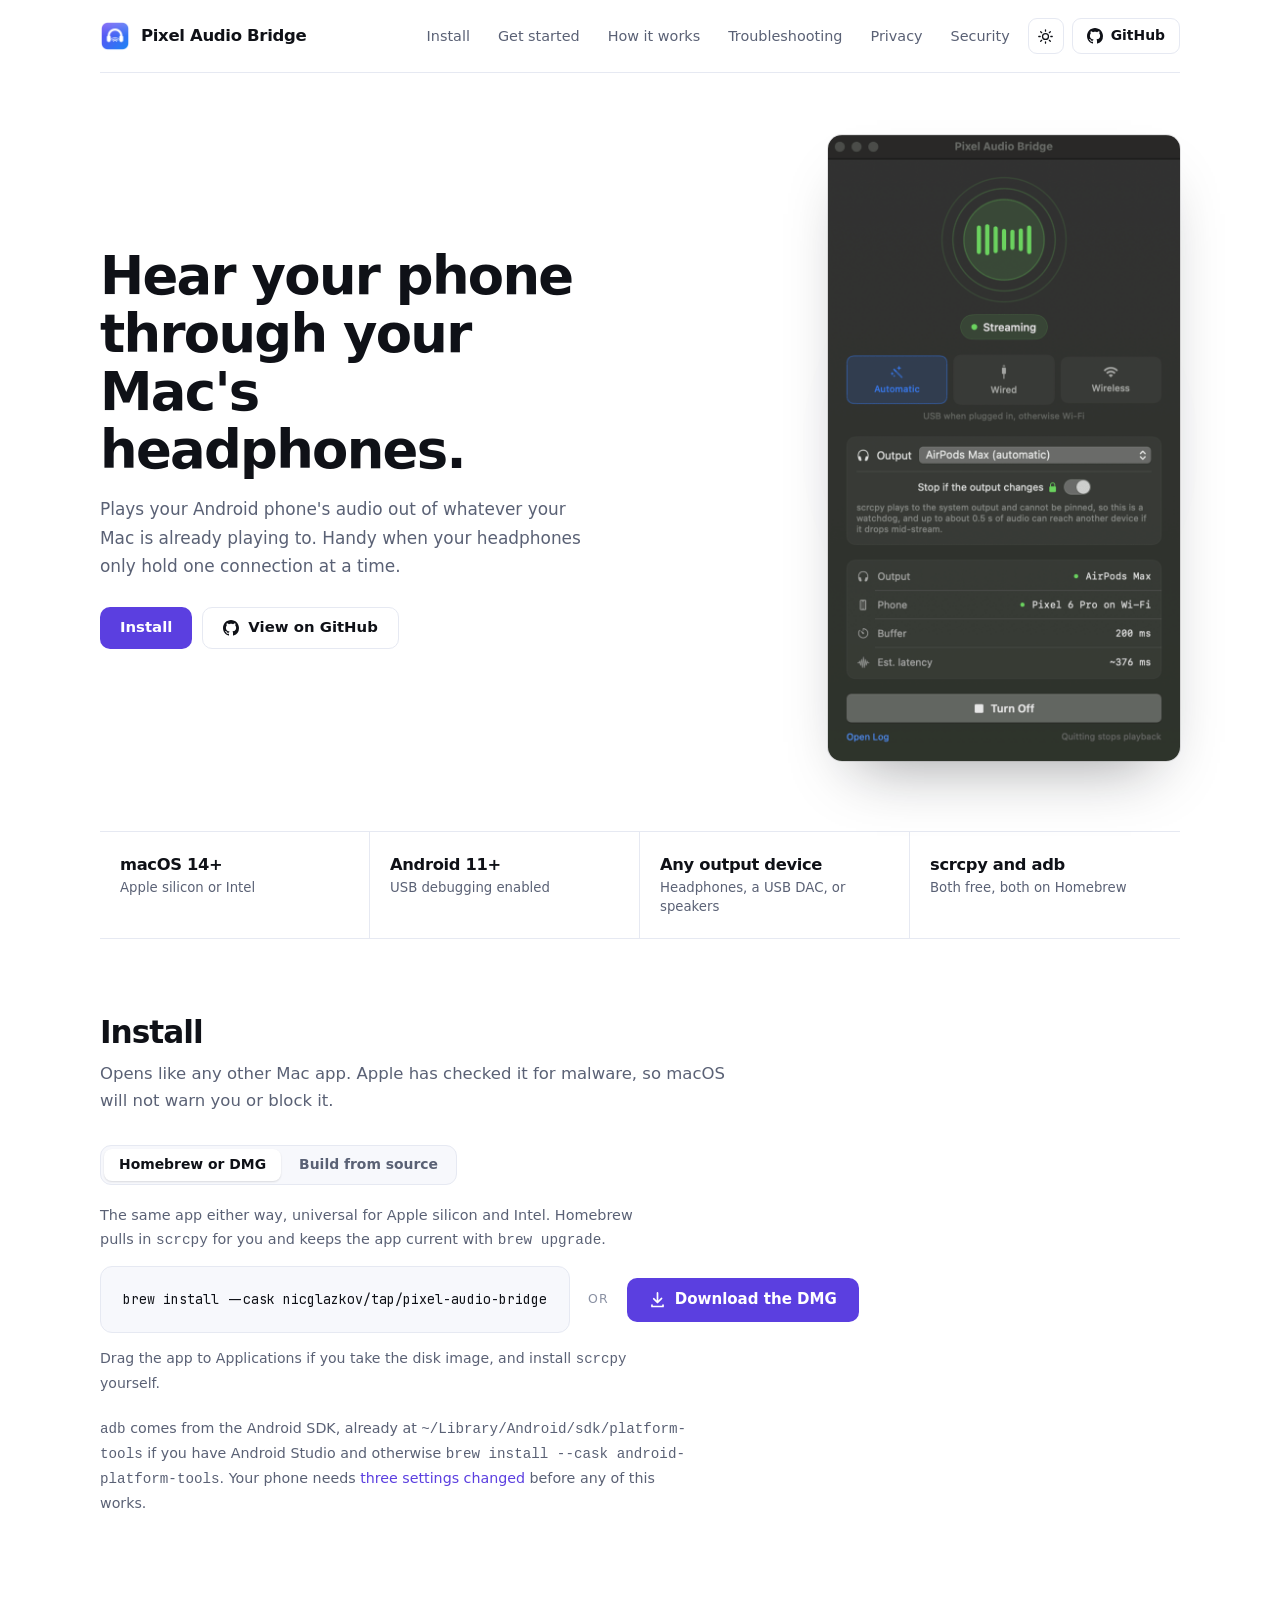
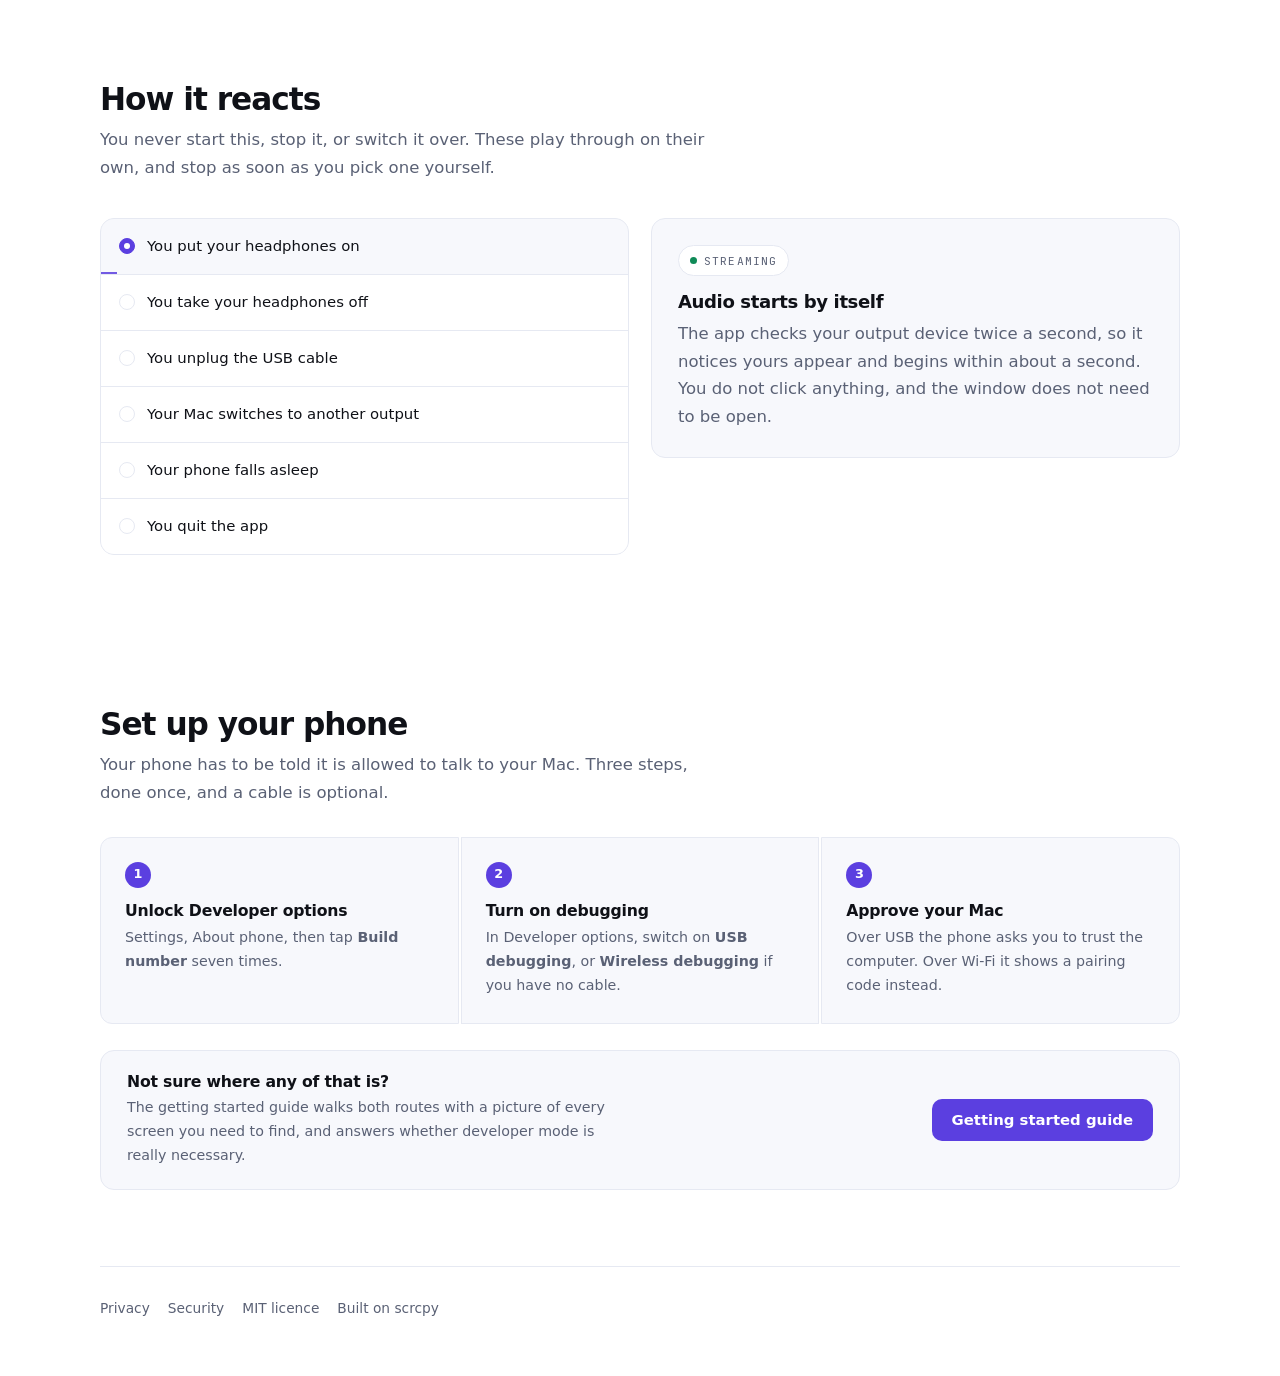
==== commit 579c9bfb: "Drop the notarized seal and say what actually happens instead A green tick reading "Notarized by App" ====
--- a/docs/index.html
+++ b/docs/index.html
@@ -73,10 +73,8 @@
 
 /* ---- install tabs -------------------------------------------------------- */
 .install{margin-top:30px}
-.tabrow{display:flex;align-items:center;justify-content:space-between;gap:16px;
-  flex-wrap:wrap;margin-bottom:18px}
 .tabs{display:inline-flex;gap:3px;background:var(--tint);border:1px solid var(--line);
-  border-radius:11px;padding:3px}
+  border-radius:11px;padding:3px;margin-bottom:18px}
 .tabs button{appearance:none;border:0;background:transparent;color:var(--ink-2);cursor:pointer;
   font:600 .87rem/1 var(--disp);padding:9px 15px;border-radius:8px;transition:background .16s,color .16s}
 .tabs button:hover{color:var(--ink)}
@@ -94,10 +92,6 @@
 .either .codebox{flex:0 1 auto;min-width:0}
 .or{flex:none;font-size:.78rem;letter-spacing:.09em;text-transform:uppercase;color:var(--ink-3)}
 .either .dl{flex:none}
-.notarized{display:inline-flex;align-items:center;gap:7px;font-size:.83rem;color:var(--ok);
-  border:1px solid color-mix(in srgb,var(--ok) 35%,var(--line));border-radius:99px;
-  padding:5px 12px;background:color-mix(in srgb,var(--ok) 8%,transparent)}
-.notarized svg{width:13px;height:13px}
 
 /* ---- phone setup ---------------------------------------------------------
    Three joined cards rather than three separate ones, because the steps are
@@ -184,24 +178,18 @@
   <section id="install">
     <div class="shead">
       <h2>Install</h2>
-      <p>Signed, notarized and universal, so it runs on Apple silicon and Intel with no
-      Gatekeeper warning to click through.</p>
+      <p>Opens like any other Mac app. Apple has checked it for malware, so macOS will not
+      warn you or block it.</p>
     </div>
 
     <div class="install">
-      <div class="tabrow">
       <div class="tabs" role="tablist" aria-label="Install method">
         <button role="tab" aria-selected="true"  aria-controls="pane-get" id="tab-get">Homebrew or DMG</button>
         <button role="tab" aria-selected="false" aria-controls="pane-src" id="tab-src">Build from source</button>
       </div>
-        <div class="notarized">
-          <svg viewBox="0 0 16 16" fill="currentColor" aria-hidden="true"><path d="M8 .2 1.6 3v4.7c0 4 2.7 7.7 6.4 8.6 3.7-.9 6.4-4.6 6.4-8.6V3L8 .2Zm3.4 5.9-4 4a.8.8 0 0 1-1.1 0L4.6 8.4a.8.8 0 1 1 1.1-1.1l1.1 1.1 3.5-3.4a.8.8 0 0 1 1.1 1.1Z"/></svg>
-          Notarized by Apple
-        </div>
-      </div>
 
       <div class="pane" id="pane-get" role="tabpanel" aria-labelledby="tab-get" data-active="true">
-        <p class="why">The same notarized app either way. Homebrew pulls in <code>scrcpy</code>
+        <p class="why">The same app either way, universal for Apple silicon and Intel. Homebrew pulls in <code>scrcpy</code>
         for you and keeps the app current with <code>brew upgrade</code>.</p>
         <div class="either">
           <div class="codebox">brew install --cask nicglazkov/tap/pixel-audio-bridge</div>
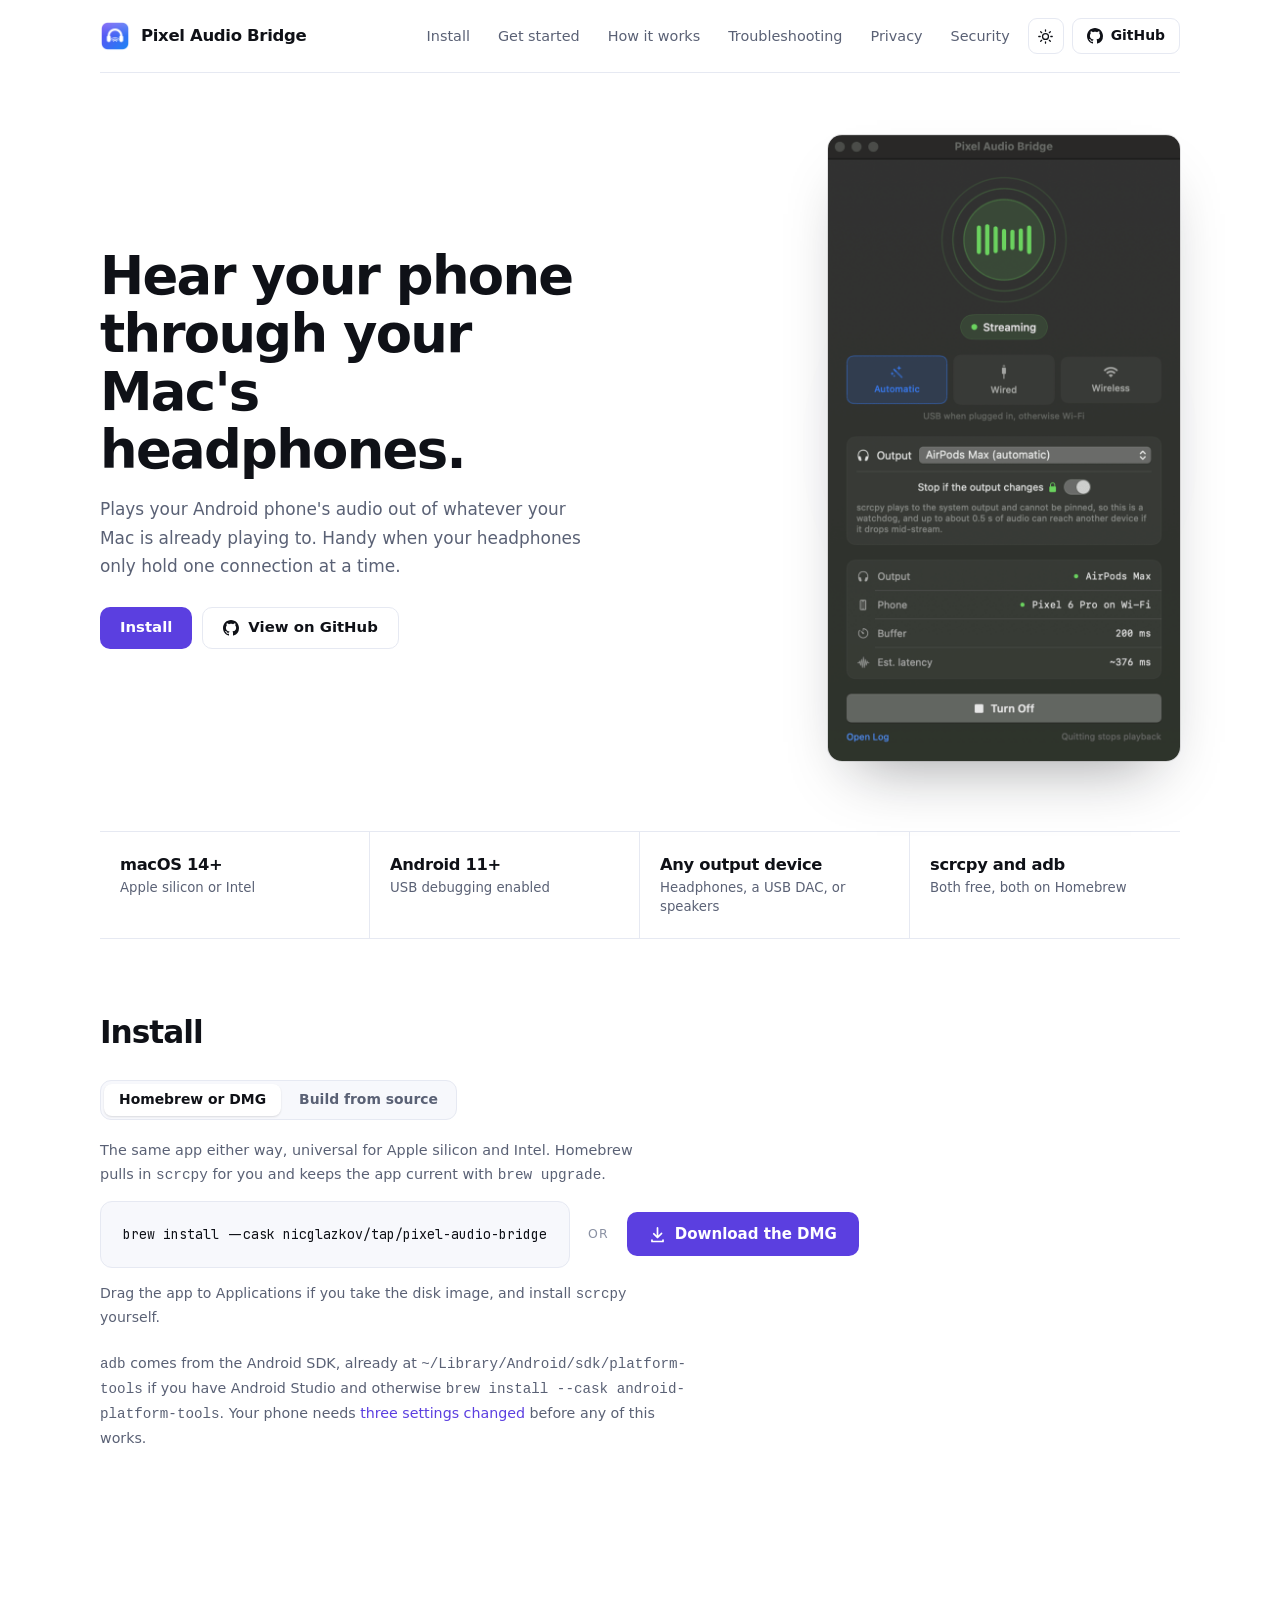
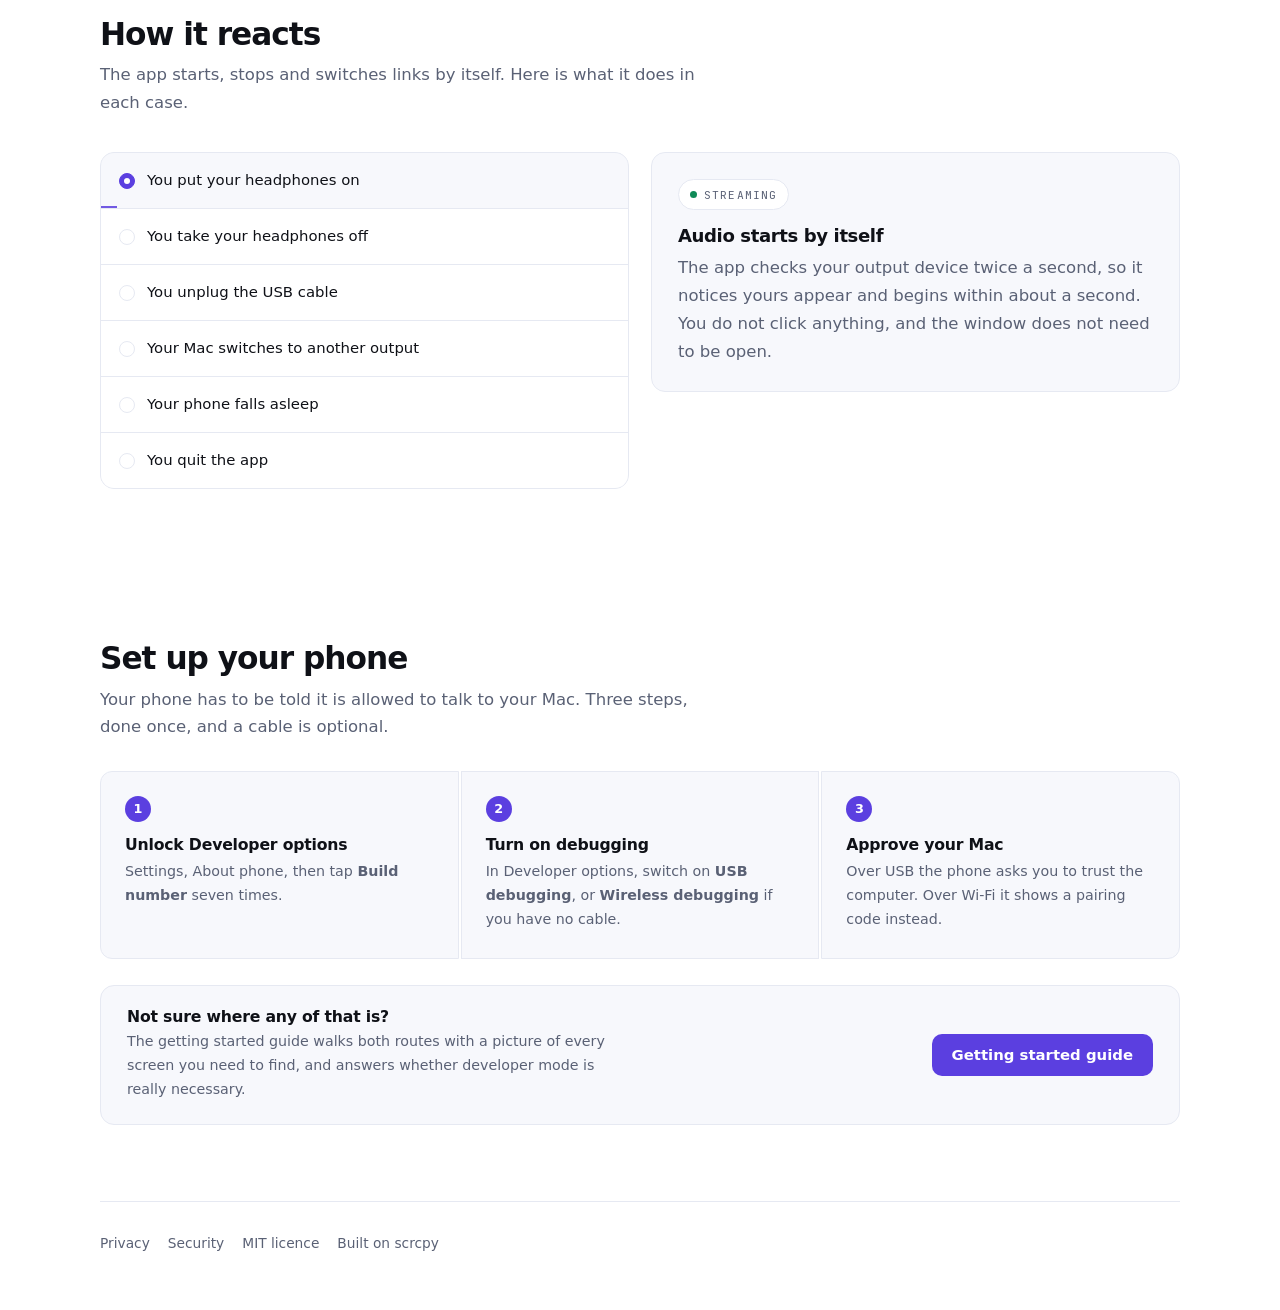
==== commit 94ed8440: "Drop the install standfirst, and fix a confusing behaviour intro The install heading now stands alon" ====
--- a/docs/index.html
+++ b/docs/index.html
@@ -178,8 +178,6 @@
   <section id="install">
     <div class="shead">
       <h2>Install</h2>
-      <p>Opens like any other Mac app. Apple has checked it for malware, so macOS will not
-      warn you or block it.</p>
     </div>
 
     <div class="install">
@@ -221,8 +219,8 @@
   <section id="behaviour">
     <div class="shead">
       <h2>How it reacts</h2>
-      <p>You never start this, stop it, or switch it over. These play through on their own,
-      and stop as soon as you pick one yourself.</p>
+      <p>The app starts, stops and switches links by itself. Here is what it does in
+      each case.</p>
     </div>
 
     <div class="explorer" id="explorer">
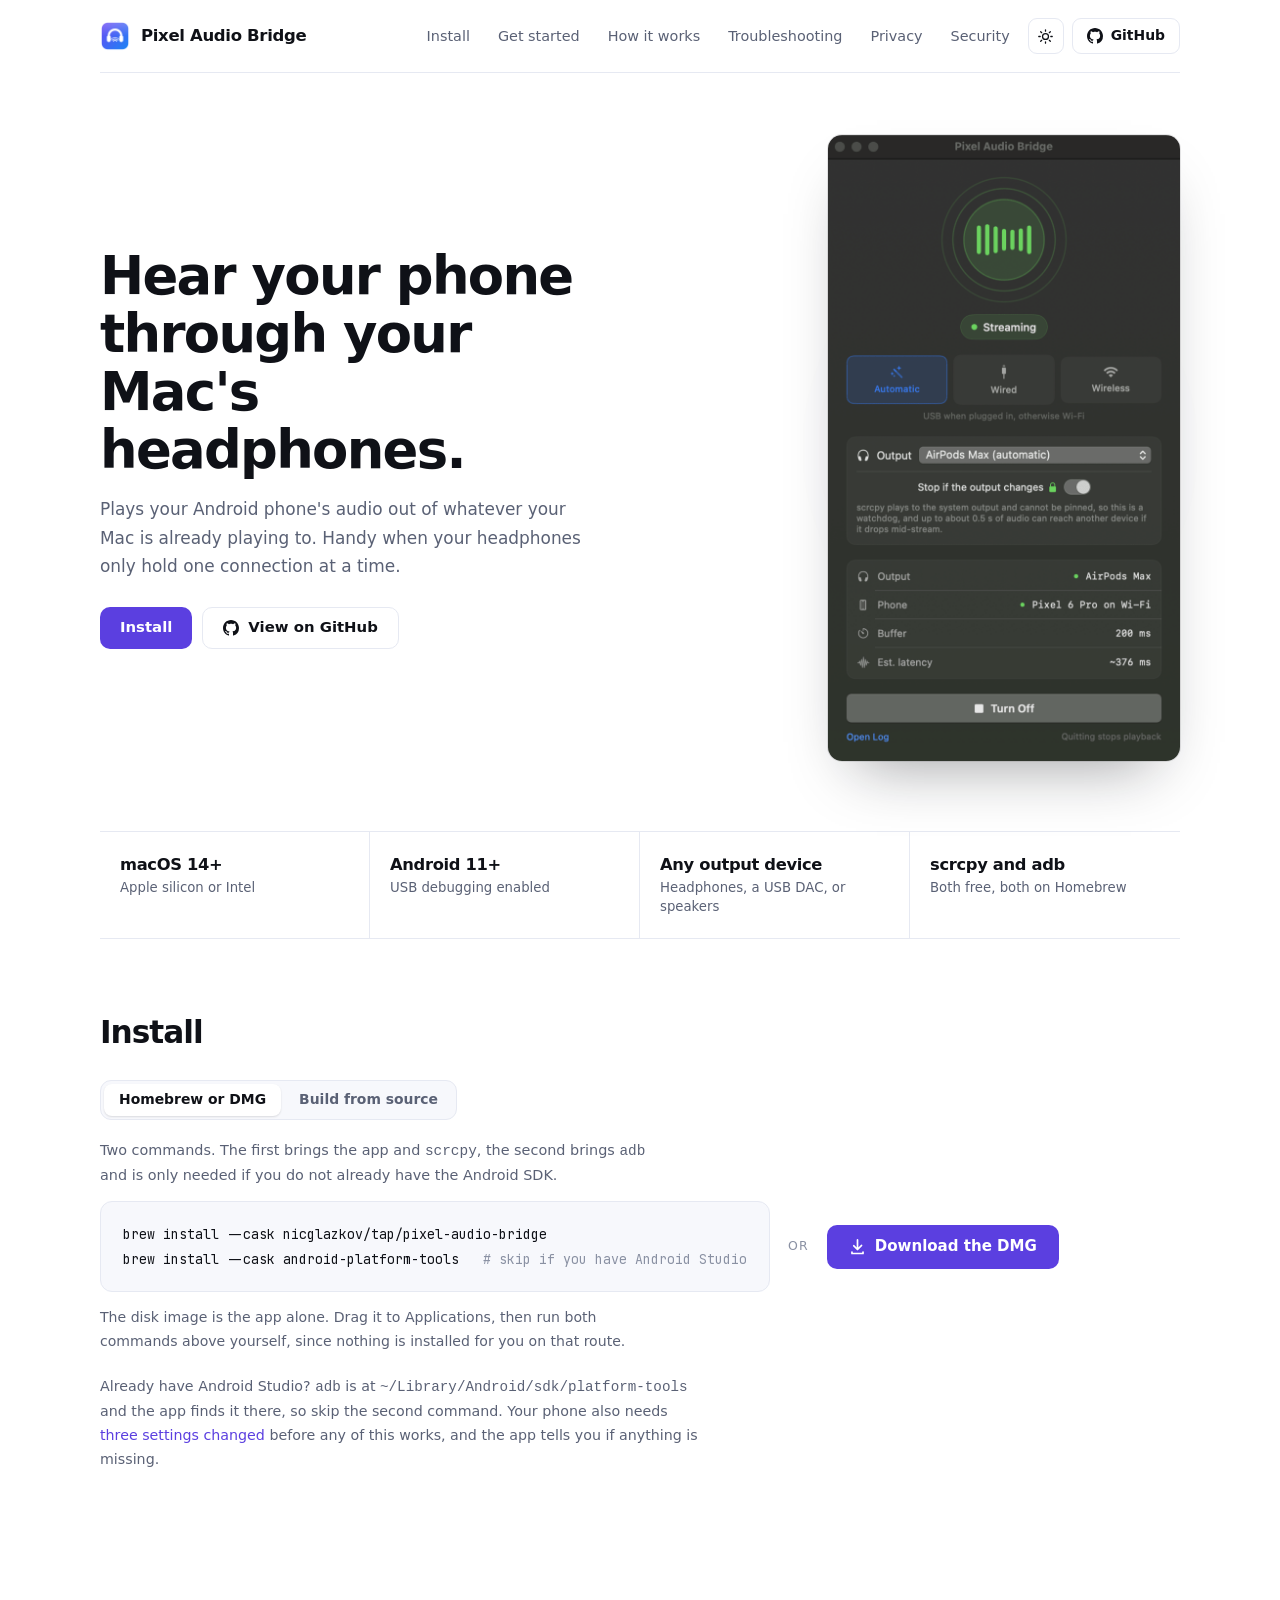
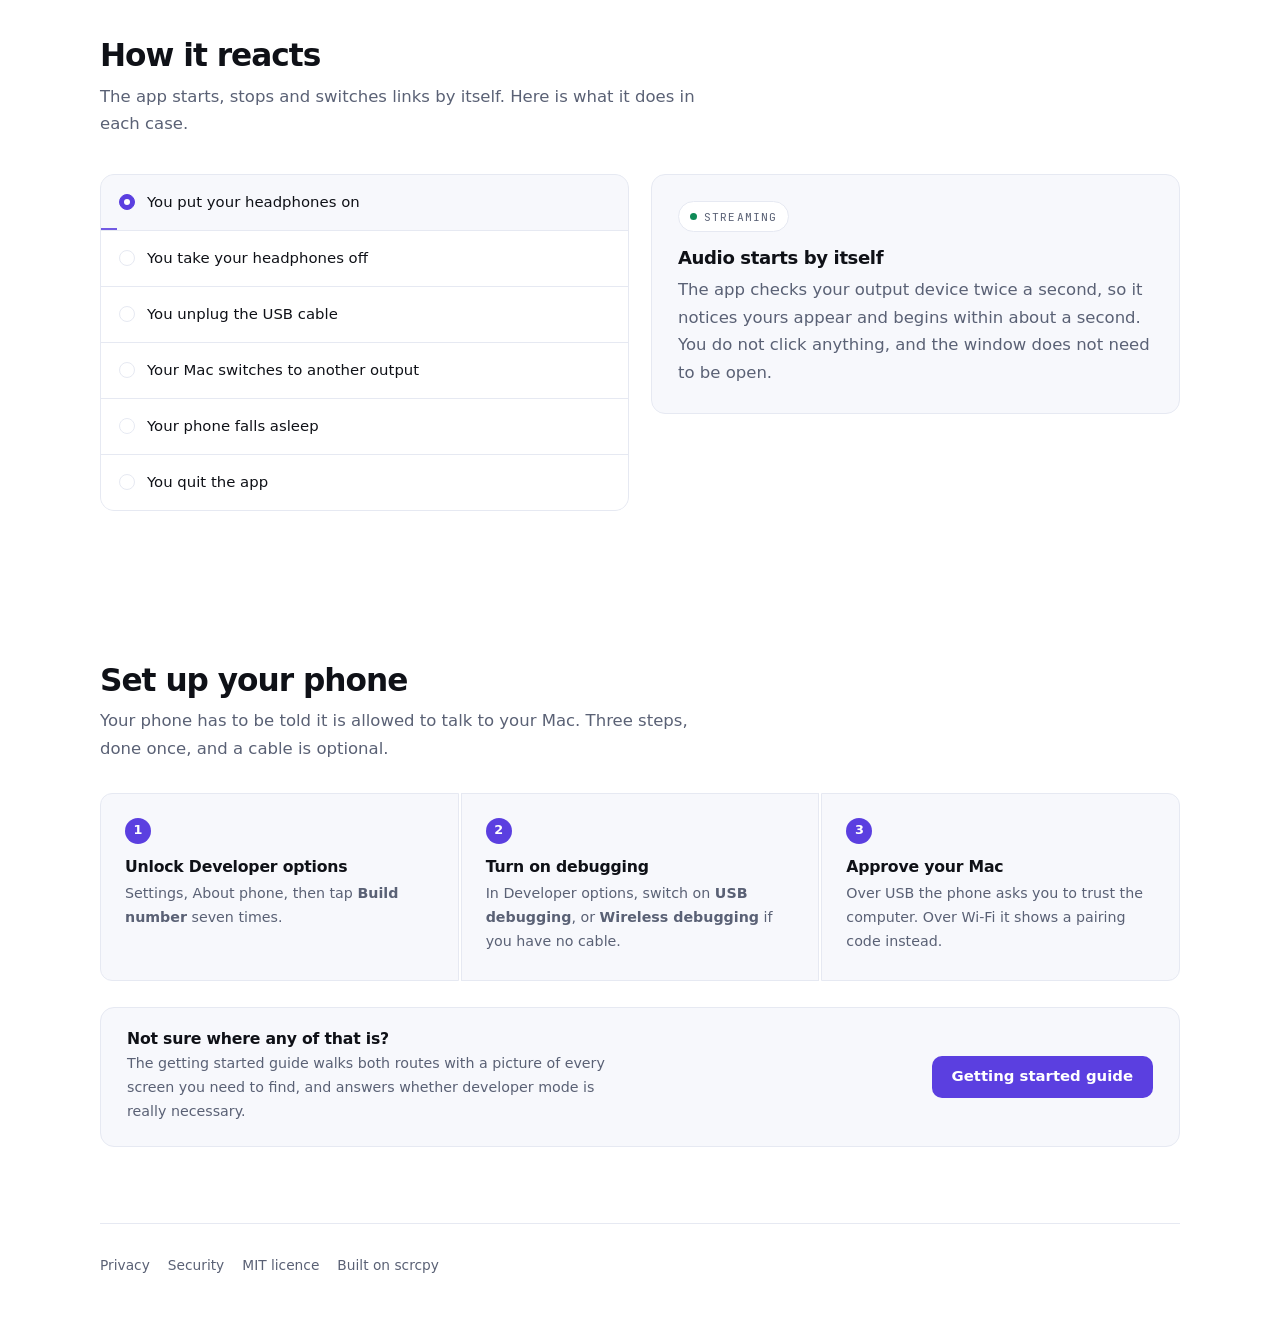
==== commit f58fc518: "Say that installing takes two commands, and show both The code block held one command and the adb re" ====
--- a/docs/index.html
+++ b/docs/index.html
@@ -4,7 +4,7 @@
 <meta charset="utf-8">
 <meta name="viewport" content="width=device-width,initial-scale=1">
 <title>Pixel Audio Bridge, hear your phone through your Mac's headphones</title>
-<meta name="description" content="A macOS utility that routes Android phone audio to any output device on your Mac. 191 ms wired. No accounts, no telemetry, no third-party requests.">
+<meta name="description" content="A macOS utility that routes Android phone audio to any output device on your Mac. 191 ms wired. No accounts, no telemetry, and no network requests you did not agree to.">
 <link rel="icon" href="assets/icon.png">
 <meta property="og:type" content="website">
 <meta property="og:url" content="https://nicglazkov.github.io/pixel-audio-bridge/">
@@ -187,18 +187,20 @@
       </div>
 
       <div class="pane" id="pane-get" role="tabpanel" aria-labelledby="tab-get" data-active="true">
-        <p class="why">The same app either way, universal for Apple silicon and Intel. Homebrew pulls in <code>scrcpy</code>
-        for you and keeps the app current with <code>brew upgrade</code>.</p>
+        <p class="why">Two commands. The first brings the app and <code>scrcpy</code>, the
+        second brings <code>adb</code> and is only needed if you do not already have the
+        Android SDK.</p>
         <div class="either">
-          <div class="codebox">brew install --cask nicglazkov/tap/pixel-audio-bridge</div>
+          <div class="codebox">brew install --cask nicglazkov/tap/pixel-audio-bridge
+brew install --cask android-platform-tools   <span class="c"># skip if you have Android Studio</span></div>
           <span class="or">or</span>
           <a class="dl" href="https://github.com/nicglazkov/pixel-audio-bridge/releases/latest/download/PixelAudioBridge.dmg">
             <svg viewBox="0 0 16 16" fill="currentColor" aria-hidden="true"><path d="M8 1a.8.8 0 0 1 .8.8v7.1l2.3-2.3a.8.8 0 1 1 1.1 1.1l-3.6 3.7a.8.8 0 0 1-1.2 0L3.8 7.7a.8.8 0 0 1 1.1-1.1l2.3 2.3V1.8A.8.8 0 0 1 8 1ZM2.8 12.4a.8.8 0 0 1 .8.8v.6h8.8v-.6a.8.8 0 0 1 1.6 0v1.4a.8.8 0 0 1-.8.8H2.8a.8.8 0 0 1-.8-.8v-1.4a.8.8 0 0 1 .8-.8Z"/></svg>
             Download the DMG
           </a>
         </div>
-        <p class="after">Drag the app to Applications if you take the disk image, and install
-        <code>scrcpy</code> yourself.</p>
+        <p class="after">The disk image is the app alone. Drag it to Applications, then run both
+        commands above yourself, since nothing is installed for you on that route.</p>
       </div>
 
       <div class="pane" id="pane-src" role="tabpanel" aria-labelledby="tab-src">
@@ -210,10 +212,11 @@
       </div>
     </div>
 
-    <p class="note" style="margin-top:22px"><code>adb</code> comes from the Android SDK, already
-    at <code>~/Library/Android/sdk/platform-tools</code> if you have Android Studio and otherwise
-    <code>brew install --cask android-platform-tools</code>. Your phone needs
-    <a href="#setup">three settings changed</a> before any of this works.</p>
+    <p class="note" style="margin-top:22px">Already have Android Studio? <code>adb</code> is at
+    <code>~/Library/Android/sdk/platform-tools</code> and the app finds it there, so skip the
+    second command. Your phone also needs
+    <a href="#setup">three settings changed</a> before any of this works, and the app tells you
+    if anything is missing.</p>
   </section>
 
   <section id="behaviour">
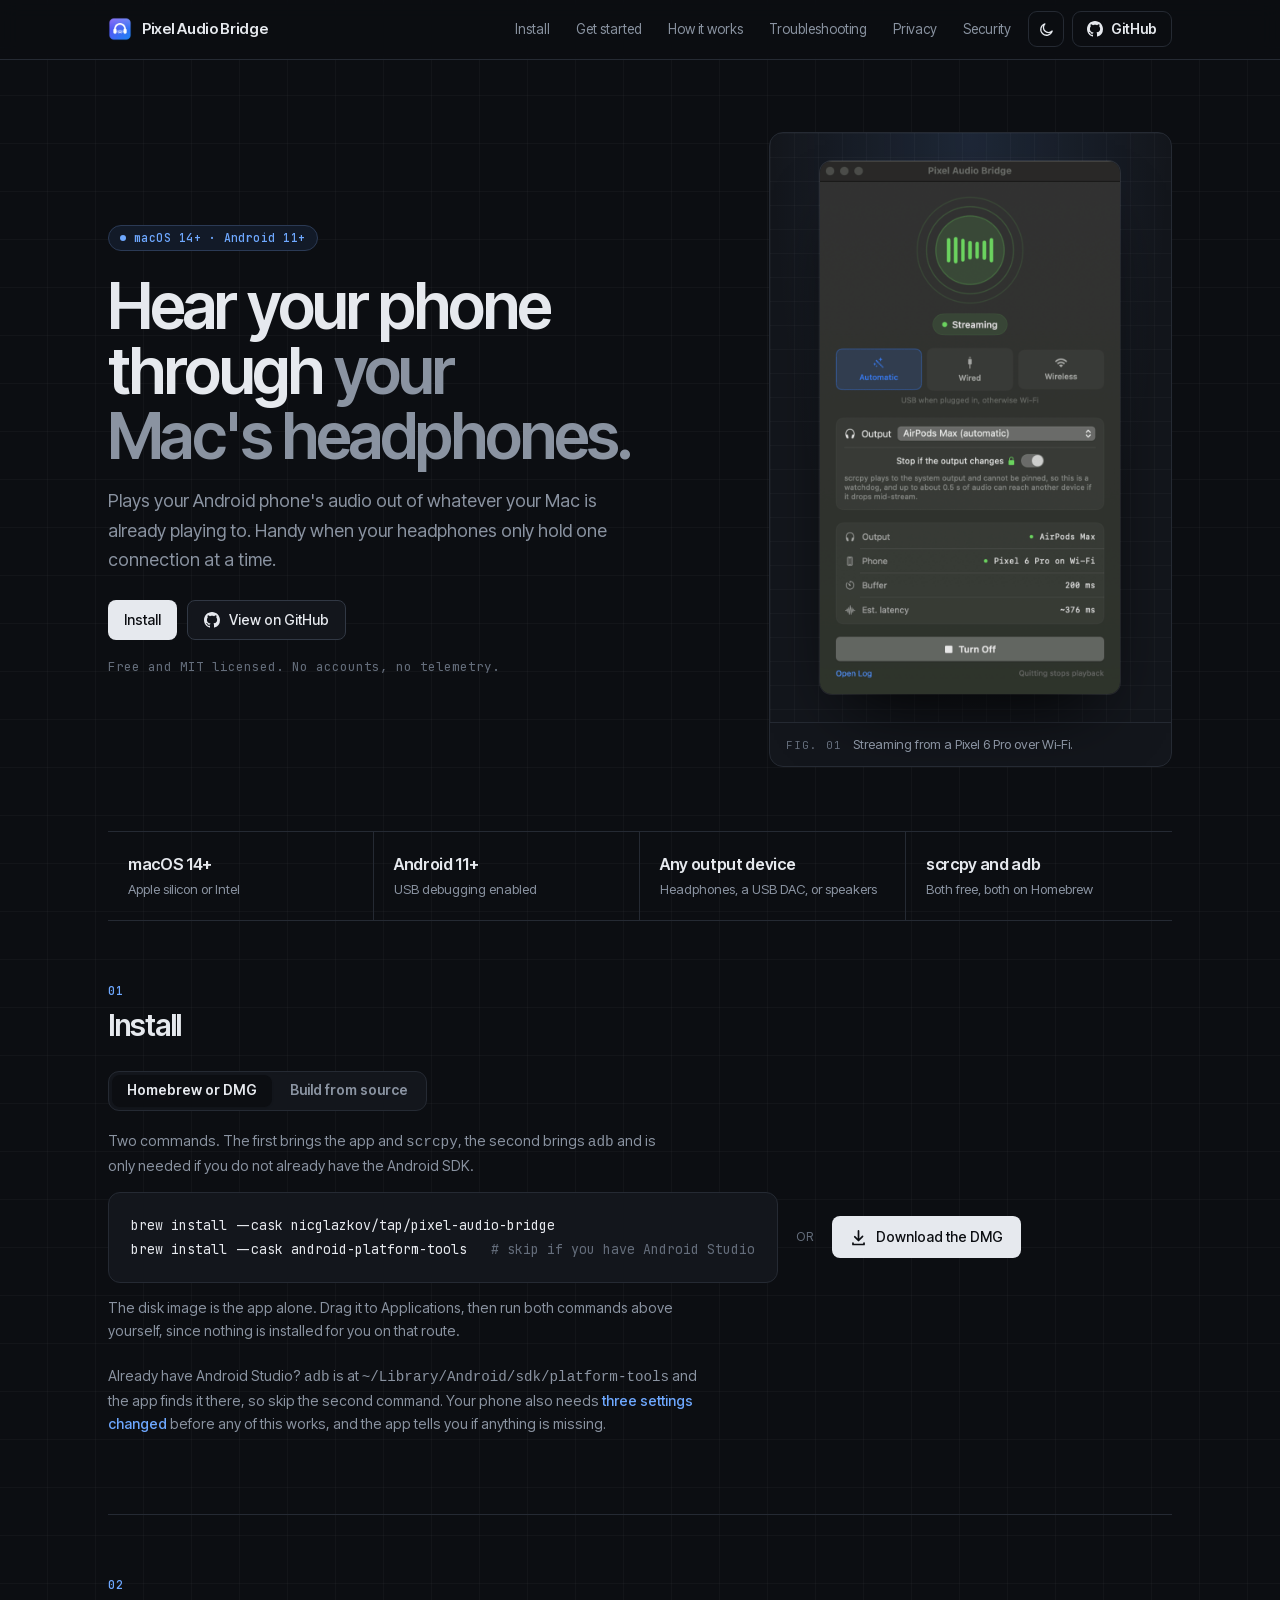
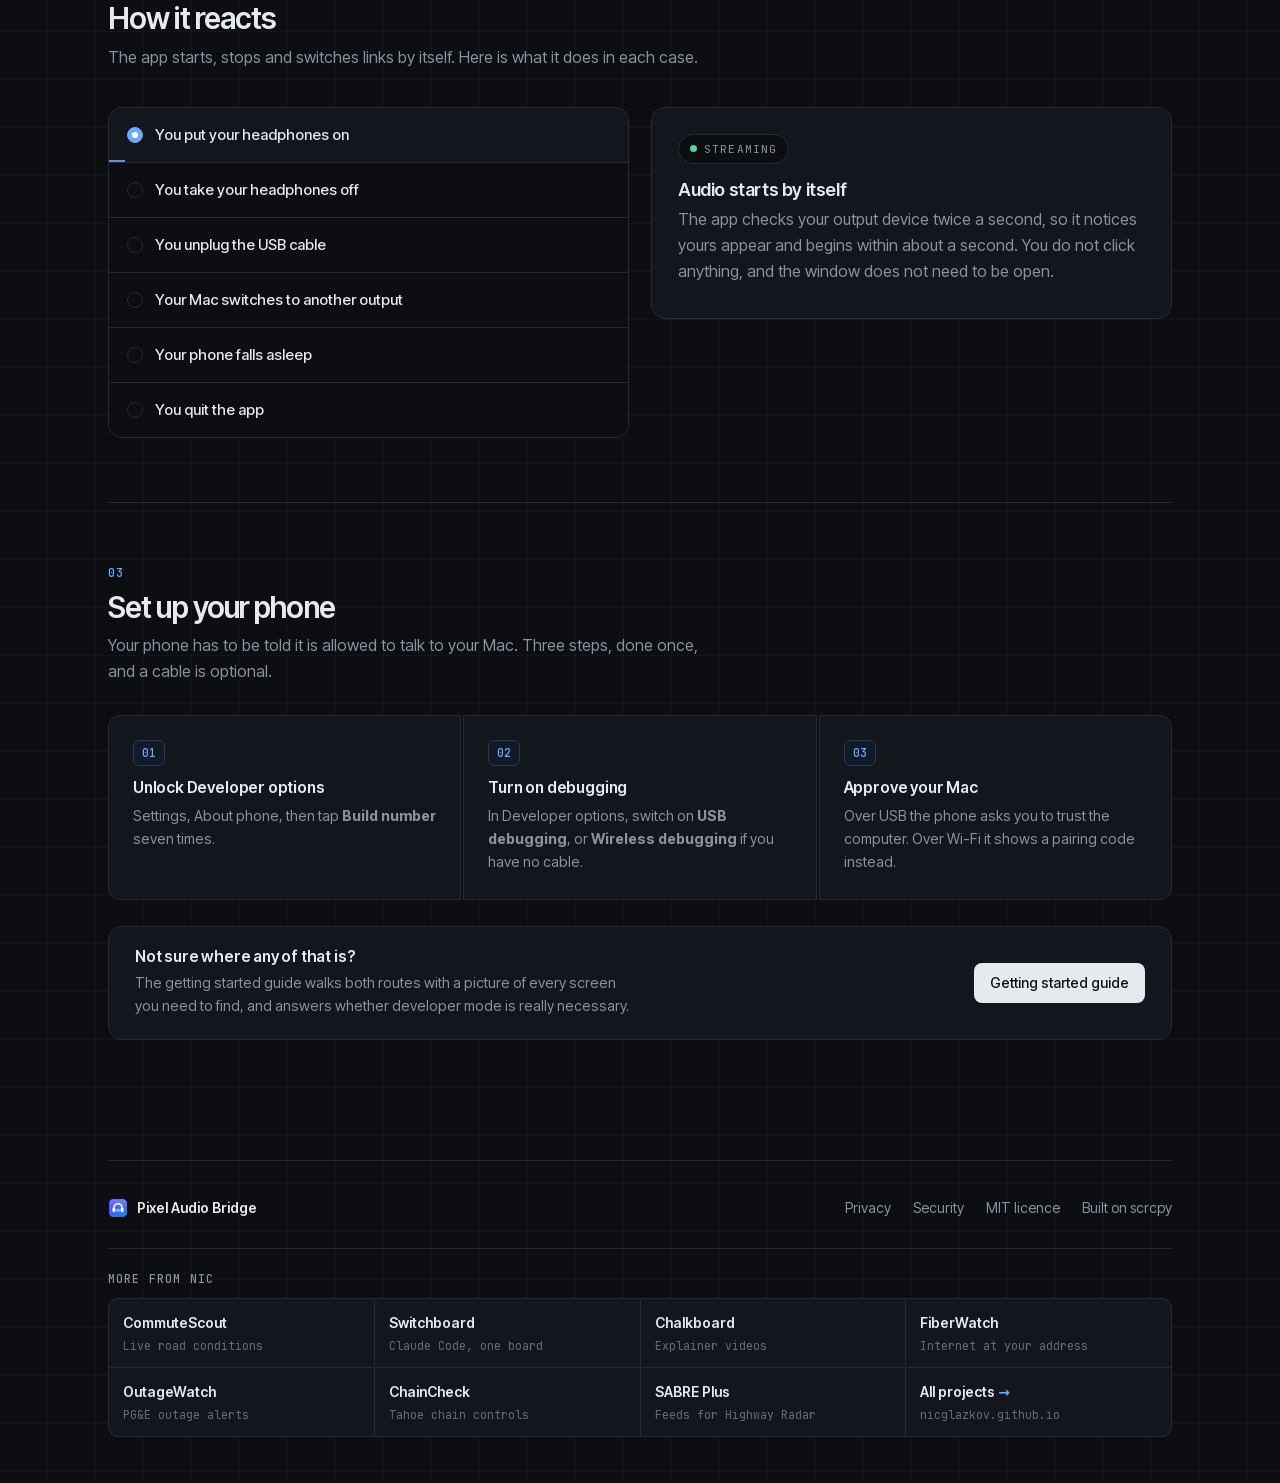
==== commit e81c68cf: "Site: Console look shared with the other project sites Graphite with a faint 48px grid, one blue acc" ====
--- a/docs/index.html
+++ b/docs/index.html
@@ -17,17 +17,22 @@
 <meta name="twitter:title" content="Pixel Audio Bridge">
 <meta name="twitter:description" content="Hear your phone through your Mac's headphones. 191 ms wired, MIT licensed.">
 <meta name="twitter:image" content="https://nicglazkov.github.io/pixel-audio-bridge/assets/social-card.png">
+<meta name="theme-color" content="#0c0e12">
 <link rel="stylesheet" href="shared.css">
 <style>
 /* ---- hero --------------------------------------------------------------- */
-.hero{display:grid;grid-template-columns:1.05fr .95fr;gap:56px;align-items:center;padding:62px 0 70px}
-.hero p.sub{font-size:1.06rem;color:var(--ink-2);max-width:46ch;margin-top:16px}
+.hero{display:grid;grid-template-columns:1.2fr .8fr;gap:56px;align-items:center;padding:72px 0 64px}
+.hero p.sub{font-size:18px;color:var(--ink-2);max-width:46ch;margin-top:18px}
 .actions{display:flex;gap:10px;flex-wrap:wrap;margin-top:26px;align-items:center}
-.heroshot{position:relative}
-.heroshot img{width:100%;max-width:352px;display:block;margin-left:auto;border-radius:14px;
-  box-shadow:var(--shadow),0 0 0 1px var(--shot-ring)}
-.heroshot::before{content:"";position:absolute;inset:6% -8% 6% 18%;z-index:-1;border-radius:40%;
-  background:radial-gradient(closest-side,color-mix(in srgb,var(--indigo) 26%,transparent),transparent 72%);filter:blur(32px)}
+.heroshot{position:relative;margin:0}
+.heroshot{border:1px solid var(--line);border-radius:14px;background:var(--tint);overflow:hidden}
+.heroshot .view{padding:28px;display:flex;justify-content:center;
+  background-image:radial-gradient(ellipse at 50% 0%,rgba(110,168,255,.12),transparent 70%),linear-gradient(var(--grid) 1px,transparent 1px),linear-gradient(90deg,var(--grid) 1px,transparent 1px);
+  background-size:auto,24px 24px,24px 24px}
+.heroshot img{width:100%;max-width:300px;display:block;border-radius:12px;box-shadow:var(--shadow),0 0 0 1px var(--shot-ring)}
+.heroshot figcaption{border-top:1px solid var(--line);padding:11px 16px;font-size:13px;color:var(--ink-2)}
+.heroshot figcaption::before{content:"Fig. 01";font:400 11px/1 var(--mono);letter-spacing:.1em;text-transform:uppercase;color:var(--ink-3);margin-right:10px}
+.fineprint{font:400 12.5px/1.5 var(--mono);color:var(--ink-3);margin:18px 0 0}
 
 /* ---- requirements ------------------------------------------------------- */
 .req{display:grid;grid-template-columns:repeat(auto-fit,minmax(178px,1fr));border-top:1px solid var(--line);
@@ -84,9 +89,9 @@
 .pane[data-active="true"]{display:block}
 .pane .why{font-size:.9rem;color:var(--ink-2);margin:0 0 14px;max-width:62ch}
 .pane .after{font-size:.88rem;color:var(--ink-2);margin:14px 0 0;max-width:64ch}
-.dl{display:inline-flex;align-items:center;gap:9px;height:44px;padding:0 22px;border-radius:10px;
-  background:var(--indigo);color:#fff;font-weight:600;font-size:.94rem;line-height:1}
-.dl:hover{text-decoration:none;filter:brightness(1.08)}
+.dl{display:inline-flex;align-items:center;gap:9px;height:42px;padding:0 18px;border-radius:8px;
+  background:var(--ink);color:var(--bg);font-weight:500;font-size:14px;line-height:1}
+.dl:hover{text-decoration:none;opacity:.9}
 .dl svg{width:17px;height:17px;flex:none}
 .either{display:flex;align-items:center;gap:18px;flex-wrap:wrap}
 .either .codebox{flex:0 1 auto;min-width:0}
@@ -103,9 +108,9 @@
   padding:24px 24px 26px}
 .steps li:first-child{border-radius:12px 0 0 12px}
 .steps li:last-child{border-radius:0 12px 12px 0}
-.steps li::before{content:counter(s);display:flex;align-items:center;justify-content:center;
-  width:26px;height:26px;border-radius:50%;background:var(--indigo);color:#fff;
-  font:600 .8rem/1 var(--disp);margin-bottom:14px}
+.steps li::before{content:counter(s,decimal-leading-zero);display:flex;align-items:center;justify-content:center;
+  width:30px;height:24px;border-radius:6px;background:var(--tag-bg);border:1px solid var(--tag-line);color:var(--indigo);
+  font:500 .72rem/1 var(--mono);margin-bottom:14px}
 .steps h3{margin:0 0 7px}
 .steps p{font-size:.89rem;color:var(--ink-2);margin:0}
 .guide{display:flex;align-items:center;justify-content:space-between;gap:26px;flex-wrap:wrap;
@@ -130,7 +135,7 @@
 <body>
 <div class="wrap">
 
-  <nav>
+  <nav class="top">
     <a class="brand" href="./"><img src="assets/icon.png" alt="">Pixel Audio Bridge</a>
     <span class="sp">
       <a class="navlink" href="#install">Install</a>
@@ -152,7 +157,8 @@
 
   <header class="hero">
     <div>
-      <h1>Hear your phone through your Mac's headphones.</h1>
+      <span class="tag"><i></i>macOS 14+ · Android 11+</span>
+      <h1>Hear your phone through <em>your Mac's headphones.</em></h1>
       <p class="sub">Plays your Android phone's audio out of whatever your Mac is already
       playing to. Handy when your headphones only hold one connection at a time.</p>
       <div class="actions">
@@ -162,10 +168,12 @@
           View on GitHub
         </a>
       </div>
-    </div>
-    <div class="heroshot">
-      <img src="assets/app-streaming.png" alt="The Pixel Audio Bridge window, streaming from a Pixel 6 Pro over Wi-Fi">
-    </div>
+      <p class="fineprint">Free and MIT licensed. No accounts, no telemetry.</p>
+    </div>
+    <figure class="heroshot">
+      <div class="view"><img src="assets/app-streaming.png" alt="The Pixel Audio Bridge window, streaming from a Pixel 6 Pro over Wi-Fi"></div>
+      <figcaption>Streaming from a Pixel 6 Pro over Wi-Fi.</figcaption>
+    </figure>
   </header>
 
   <div class="req">
@@ -279,12 +287,28 @@
   </section>
 
   <footer>
-    <span class="l">
-      <a href="privacy.html">Privacy</a>
-      <a href="security.html">Security</a>
-      <a href="https://github.com/nicglazkov/pixel-audio-bridge/blob/main/LICENSE">MIT licence</a>
-      <a href="https://github.com/Genymobile/scrcpy">Built on scrcpy</a>
-    </span>
+    <div class="foot-top">
+      <a class="brand" href="./"><img src="assets/icon.png" alt="">Pixel Audio Bridge</a>
+      <span class="l">
+        <a href="privacy.html">Privacy</a>
+        <a href="security.html">Security</a>
+        <a href="https://github.com/nicglazkov/pixel-audio-bridge/blob/main/LICENSE">MIT licence</a>
+        <a href="https://github.com/Genymobile/scrcpy">Built on scrcpy</a>
+      </span>
+    </div>
+    <nav class="more" aria-label="More from Nic">
+      <span class="label">More from Nic</span>
+      <ul>
+        <li><a href="https://commutescout.com"><b>CommuteScout</b><span>Live road conditions</span></a></li>
+        <li><a href="https://nicglazkov.github.io/switchboard/"><b>Switchboard</b><span>Claude Code, one board</span></a></li>
+        <li><a href="https://chalkboard.studio"><b>Chalkboard</b><span>Explainer videos</span></a></li>
+        <li><a href="https://getfiberwatch.com"><b>FiberWatch</b><span>Internet at your address</span></a></li>
+        <li><a href="https://nicglazkov.github.io/outagewatch/"><b>OutageWatch</b><span>PG&amp;E outage alerts</span></a></li>
+        <li><a href="https://nicglazkov.github.io/chaincheck/"><b>ChainCheck</b><span>Tahoe chain controls</span></a></li>
+        <li><a href="https://nicglazkov.github.io/highway-radar-sabre-plus/"><b>SABRE Plus</b><span>Feeds for Highway Radar</span></a></li>
+        <li><a class="home" href="https://nicglazkov.github.io/"><b>All projects</b><span>nicglazkov.github.io</span></a></li>
+      </ul>
+    </nav>
   </footer>
 
 </div>
--- a/docs/shared.css
+++ b/docs/shared.css
@@ -2,10 +2,14 @@
    Fonts are self-hosted: the site makes no third-party requests at all, which is
    what lets the privacy policy say so without an asterisk. */
 
+/* Console look, shared with the other project sites: graphite with a faint 48px grid and
+   one blue accent, Inter Tight and JetBrains Mono. Dark first; the toggle switches to light.
+   Fonts are self-hosted: the site makes no third-party requests at all, which is what
+   lets the privacy policy say so without an asterisk. */
 @font-face{
-  font-family:"Plus Jakarta Sans";
-  src:url(assets/fonts/plus-jakarta-sans-latin.woff2) format("woff2");
-  font-weight:200 800;font-style:normal;font-display:swap;
+  font-family:"Inter Tight";
+  src:url(assets/fonts/inter-tight-latin.woff2) format("woff2");
+  font-weight:400 700;font-style:normal;font-display:swap;
 }
 @font-face{
   font-family:"JetBrains Mono";
@@ -13,57 +17,52 @@
   font-weight:100 800;font-style:normal;font-display:swap;
 }
 
-/* Light is the default. The OS preference applies automatically, and an explicit
-   [data-theme] on <html> beats it in either direction, so the toggle still works
-   when it disagrees with the system. */
 :root{
-  --bg:#FFFFFF; --tint:#F7F8FC; --ink:#0F1117; --ink-2:#5A6175; --ink-3:#8A91A3;
-  --line:#E6E9F2; --indigo:#5B3FE0; --ok:#0F8A57; --warn:#B45309;
-  --shot-ring:rgba(15,17,23,.10); --shadow:0 30px 60px -28px rgba(15,17,23,.42);
-  --disp:"Plus Jakarta Sans",system-ui,-apple-system,sans-serif;
+  --bg:#0c0e12; --tint:#13161c; --tint2:#171b22; --ink:#e6e9ee; --ink-2:#8a93a1; --ink-3:#646d7b;
+  --line:#252a33; --line2:#313844; --indigo:#6ea8ff; --ok:#5ad19a; --warn:#f0b54a;
+  --tag-bg:#121a28; --tag-line:#2b3a55; --grid:rgba(255,255,255,.028); --navbg:rgba(12,14,18,.82);
+  --shot-ring:rgba(255,255,255,.10); --shadow:0 34px 70px -30px #000;
+  --disp:"Inter Tight",system-ui,-apple-system,sans-serif;
   --mono:"JetBrains Mono",ui-monospace,SFMono-Regular,monospace;
-}
-@media (prefers-color-scheme:dark){
-  :root{
-    --bg:#0B0D13; --tint:#141824; --ink:#EDEFF6; --ink-2:#98A0B4; --ink-3:#6E7689;
-    --line:#222739; --indigo:#8B72FF; --ok:#3DDC91; --warn:#E0A32E;
-    --shot-ring:rgba(255,255,255,.10); --shadow:0 34px 70px -30px #000;
-  }
+  color-scheme:dark;
 }
 :root[data-theme="light"]{
-  --bg:#FFFFFF; --tint:#F7F8FC; --ink:#0F1117; --ink-2:#5A6175; --ink-3:#8A91A3;
-  --line:#E6E9F2; --indigo:#5B3FE0; --ok:#0F8A57; --warn:#B45309;
-  --shot-ring:rgba(15,17,23,.10); --shadow:0 30px 60px -28px rgba(15,17,23,.42);
-}
-:root[data-theme="dark"]{
-  --bg:#0B0D13; --tint:#141824; --ink:#EDEFF6; --ink-2:#98A0B4; --ink-3:#6E7689;
-  --line:#222739; --indigo:#8B72FF; --ok:#3DDC91; --warn:#E0A32E;
-  --shot-ring:rgba(255,255,255,.10); --shadow:0 34px 70px -30px #000;
+  --bg:#f6f7f9; --tint:#ffffff; --tint2:#f0f2f5; --ink:#11141a; --ink-2:#566070; --ink-3:#7d8696;
+  --line:#dde1e8; --line2:#c9cfd8; --indigo:#2563d4; --ok:#1f8a57; --warn:#a86a12;
+  --tag-bg:#eaf1fd; --tag-line:#c4d7f7; --grid:rgba(17,20,26,.045); --navbg:rgba(246,247,249,.85);
+  --shot-ring:rgba(15,17,23,.10); --shadow:0 30px 60px -28px rgba(15,17,23,.32);
+  color-scheme:light;
 }
 
 *{box-sizing:border-box}
 html{-webkit-text-size-adjust:100%}
-body{margin:0;background:var(--bg);color:var(--ink);font-family:var(--disp);font-size:16.5px;
-     line-height:1.68;-webkit-font-smoothing:antialiased;transition:background .2s,color .2s}
-.wrap{max-width:1140px;margin:0 auto;padding:0 30px}
+body{margin:0;background-color:var(--bg);color:var(--ink);font-family:var(--disp);font-size:16px;
+     line-height:1.62;-webkit-font-smoothing:antialiased;
+     background-image:linear-gradient(var(--grid) 1px,transparent 1px),linear-gradient(90deg,var(--grid) 1px,transparent 1px);
+     background-size:48px 48px;background-position:-1px -1px}
+.wrap{max-width:1120px;margin:0 auto;padding:0 28px}
 a{color:var(--indigo);text-decoration:none;font-weight:500}
 a:hover{text-decoration:underline}
 :focus-visible{outline:2px solid var(--indigo);outline-offset:3px;border-radius:6px}
-h1,h2,h3{margin:0;letter-spacing:-.032em;line-height:1.1}
-h1{font-size:clamp(2.25rem,4.3vw,3.3rem);font-weight:700}
-h2{font-size:clamp(1.45rem,2.7vw,1.95rem);font-weight:700}
+h1,h2,h3{margin:0;letter-spacing:-.03em;line-height:1.08;text-wrap:balance}
+h1{font-size:clamp(38px,5.6vw,64px);font-weight:600;letter-spacing:-.04em;line-height:1.02}
+h1 em{font-style:normal;color:var(--ink-2)}
+h2{font-size:clamp(24px,2.6vw,30px);font-weight:600}
 h3{font-size:.98rem;font-weight:600;letter-spacing:-.012em}
 p{margin:0 0 1em}
 
 /* ---- nav ---------------------------------------------------------------- */
-nav{display:flex;align-items:center;gap:12px;padding:16px 0;border-bottom:1px solid var(--line)}
-nav .brand{display:flex;align-items:center;gap:11px;font-weight:700;letter-spacing:-.02em;color:var(--ink)}
-nav .brand:hover{text-decoration:none}
-nav .brand img{width:30px;height:30px;border-radius:8px}
-nav .sp{margin-left:auto;display:flex;gap:8px;align-items:center}
-nav .navlink{color:var(--ink-2);font-weight:500;font-size:.9rem;padding:8px 10px;border-radius:8px}
-nav .navlink:hover{text-decoration:none;color:var(--ink);background:var(--tint)}
-nav .navlink[aria-current="page"]{color:var(--ink);background:var(--tint)}
+nav.top{position:sticky;top:0;z-index:20;display:flex;align-items:center;gap:12px;height:60px;
+  border-bottom:1px solid var(--line);background:var(--navbg);
+  -webkit-backdrop-filter:saturate(1.4) blur(10px);backdrop-filter:saturate(1.4) blur(10px);
+  margin:0 calc(50% - 50vw);padding:0 max(28px,calc(50vw - 532px))}
+nav.top .brand{display:flex;align-items:center;gap:10px;font-weight:600;font-size:15px;letter-spacing:-.02em;color:var(--ink)}
+nav.top .brand:hover{text-decoration:none}
+nav.top .brand img{width:24px;height:24px;border-radius:6px}
+nav.top .sp{margin-left:auto;display:flex;gap:8px;align-items:center}
+nav.top .navlink{color:var(--ink-2);font-weight:400;font-size:13.5px;padding:8px 9px;border-radius:7px}
+nav.top .navlink:hover{text-decoration:none;color:var(--ink);background:var(--tint)}
+nav.top .navlink[aria-current="page"]{color:var(--ink);background:var(--tint)}
 
 /* Fixed-height flex controls so the button and the links share a baseline. */
 .iconbtn,.ghbtn{
@@ -76,23 +75,22 @@
 .iconbtn:hover,.ghbtn:hover{background:var(--tint);text-decoration:none;border-color:var(--ink-3)}
 .ghbtn svg{width:16px;height:16px;flex:none}
 .iconbtn svg{width:17px;height:17px}
-.iconbtn .moon{display:none}
-:root[data-theme="dark"] .iconbtn .moon{display:block}
-:root[data-theme="dark"] .iconbtn .sun{display:none}
-@media (prefers-color-scheme:dark){
-  :root:not([data-theme="light"]) .iconbtn .moon{display:block}
-  :root:not([data-theme="light"]) .iconbtn .sun{display:none}
-}
+.iconbtn .sun{display:none}
+:root[data-theme="light"] .iconbtn .sun{display:block}
+:root[data-theme="light"] .iconbtn .moon{display:none}
 
-.btn{display:inline-flex;align-items:center;gap:9px;height:42px;padding:0 20px;border-radius:10px;
-     font-weight:600;font-size:.93rem;line-height:1}
-.btn.primary{background:var(--indigo);color:#fff}
-.btn.primary:hover{text-decoration:none;filter:brightness(1.08)}
+.btn{display:inline-flex;align-items:center;gap:9px;height:40px;padding:0 16px;border-radius:8px;
+     font-weight:500;font-size:14px;line-height:1}
+.btn.primary{background:var(--ink);color:var(--bg)}
+.btn.primary:hover{text-decoration:none;opacity:.9}
 .btn svg{width:16px;height:16px;flex:none}
-.btn.secondary{border:1px solid var(--line);color:var(--ink)}
+.btn.secondary{border:1px solid var(--line2);color:var(--ink);background:var(--tint)}
 .btn.secondary:hover{text-decoration:none;background:var(--tint);border-color:var(--ink-3)}
 
-section{padding:76px 0}
+section{padding:64px 0;border-top:1px solid var(--line)}
+section:first-of-type{border-top:0}
+body{counter-reset:sec}
+section .shead h2::before{counter-increment:sec;content:counter(sec,decimal-leading-zero);display:block;font:500 11.5px/1 var(--mono);letter-spacing:.1em;color:var(--indigo);margin-bottom:12px}
 .shead{max-width:60ch}
 .shead p{color:var(--ink-2);margin-top:10px}
 
@@ -101,13 +99,28 @@
   line-height:1.85}
 .codebox .c{color:var(--ink-3)}
 
-footer{border-top:1px solid var(--line);padding:30px 0 60px;color:var(--ink-2);font-size:.86rem;
-       display:flex;justify-content:space-between;gap:16px;flex-wrap:wrap}
+/* ---- footer, shared with the other project sites ------------------------- */
+footer{border-top:1px solid var(--line);margin-top:56px;padding:36px 0 48px;color:var(--ink-2);font-size:14px}
 footer a{color:var(--ink-2);font-weight:400}
-footer .l{display:flex;gap:18px;flex-wrap:wrap}
+footer a:hover{color:var(--ink)}
+footer .foot-top{display:flex;flex-wrap:wrap;gap:12px 22px;align-items:center}
+footer .foot-top .brand{display:flex;align-items:center;gap:9px;font-weight:600;color:var(--ink);margin-right:auto}
+footer .foot-top .brand img{width:20px;height:20px;border-radius:5px}
+footer .l{display:flex;gap:12px 22px;flex-wrap:wrap}
+.more{margin-top:28px;padding-top:24px;border-top:1px solid var(--line)}
+.more .label{display:block;margin:0 0 14px;font:500 11.5px/1 var(--mono);letter-spacing:.1em;text-transform:uppercase;color:var(--ink-2)}
+.more ul{list-style:none;margin:0;padding:0;display:grid;grid-template-columns:repeat(4,1fr);gap:1px;
+  background:var(--line);border:1px solid var(--line);border-radius:10px;overflow:hidden}
+.more li{background:var(--tint);min-width:0}
+.more a{display:block;padding:13px 14px;color:var(--ink);height:100%;transition:background .15s}
+.more a:hover{background:var(--tint2);text-decoration:none}
+.more a b{display:block;font-weight:600;font-size:14px}
+.more a span{display:block;font:400 11.5px/1.4 var(--mono);color:var(--ink-3);margin-top:3px}
+.more a.home b::after{content:" \2192";color:var(--indigo)}
+@media (max-width:720px){.more ul{grid-template-columns:repeat(2,1fr)}}
 
 @media (max-width:880px){
-  nav .navlink{display:none}
+  nav.top .navlink{display:none}
   section{padding:52px 0}
 }
 @media (prefers-reduced-motion:reduce){*{transition:none!important}}
@@ -152,3 +165,9 @@
 details.tsh .body p{margin:0 0 .9em;font-size:.93rem}
 details.tsh .body p:last-child{margin-bottom:0}
 details.tsh .body pre{margin:12px 0}
+
+/* ---- hero tag, shared with the other project sites ----------------------- */
+.tag{display:inline-flex;align-items:center;gap:8px;font:500 11.5px/1 var(--mono);letter-spacing:.04em;color:var(--indigo);
+  background:var(--tag-bg);border:1px solid var(--tag-line);border-radius:99px;padding:6px 11px;margin-bottom:22px}
+.tag i{width:6px;height:6px;border-radius:50%;background:var(--indigo)}
+@media (max-width:720px){.wrap{padding:0 16px} nav.top{padding:0 16px} h1{font-size:clamp(34px,9.6vw,46px)} body{overflow-x:clip}}
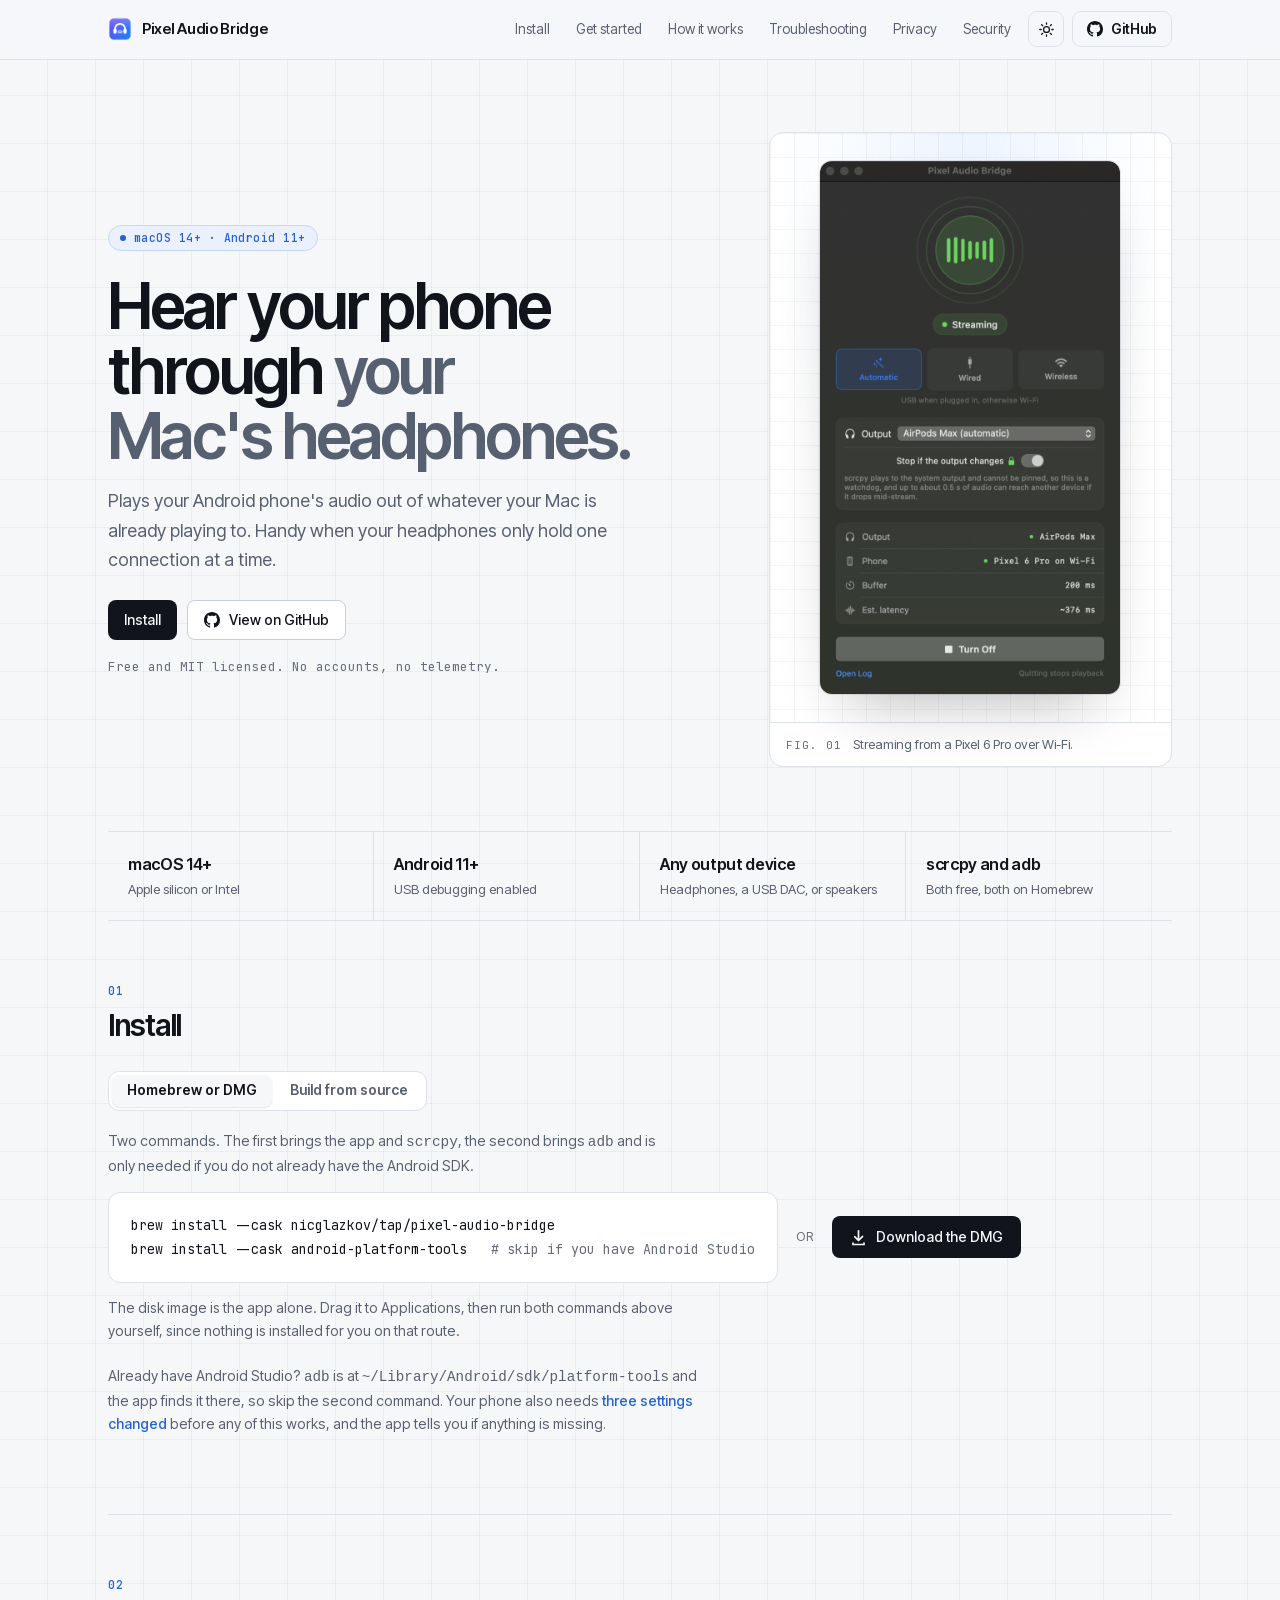
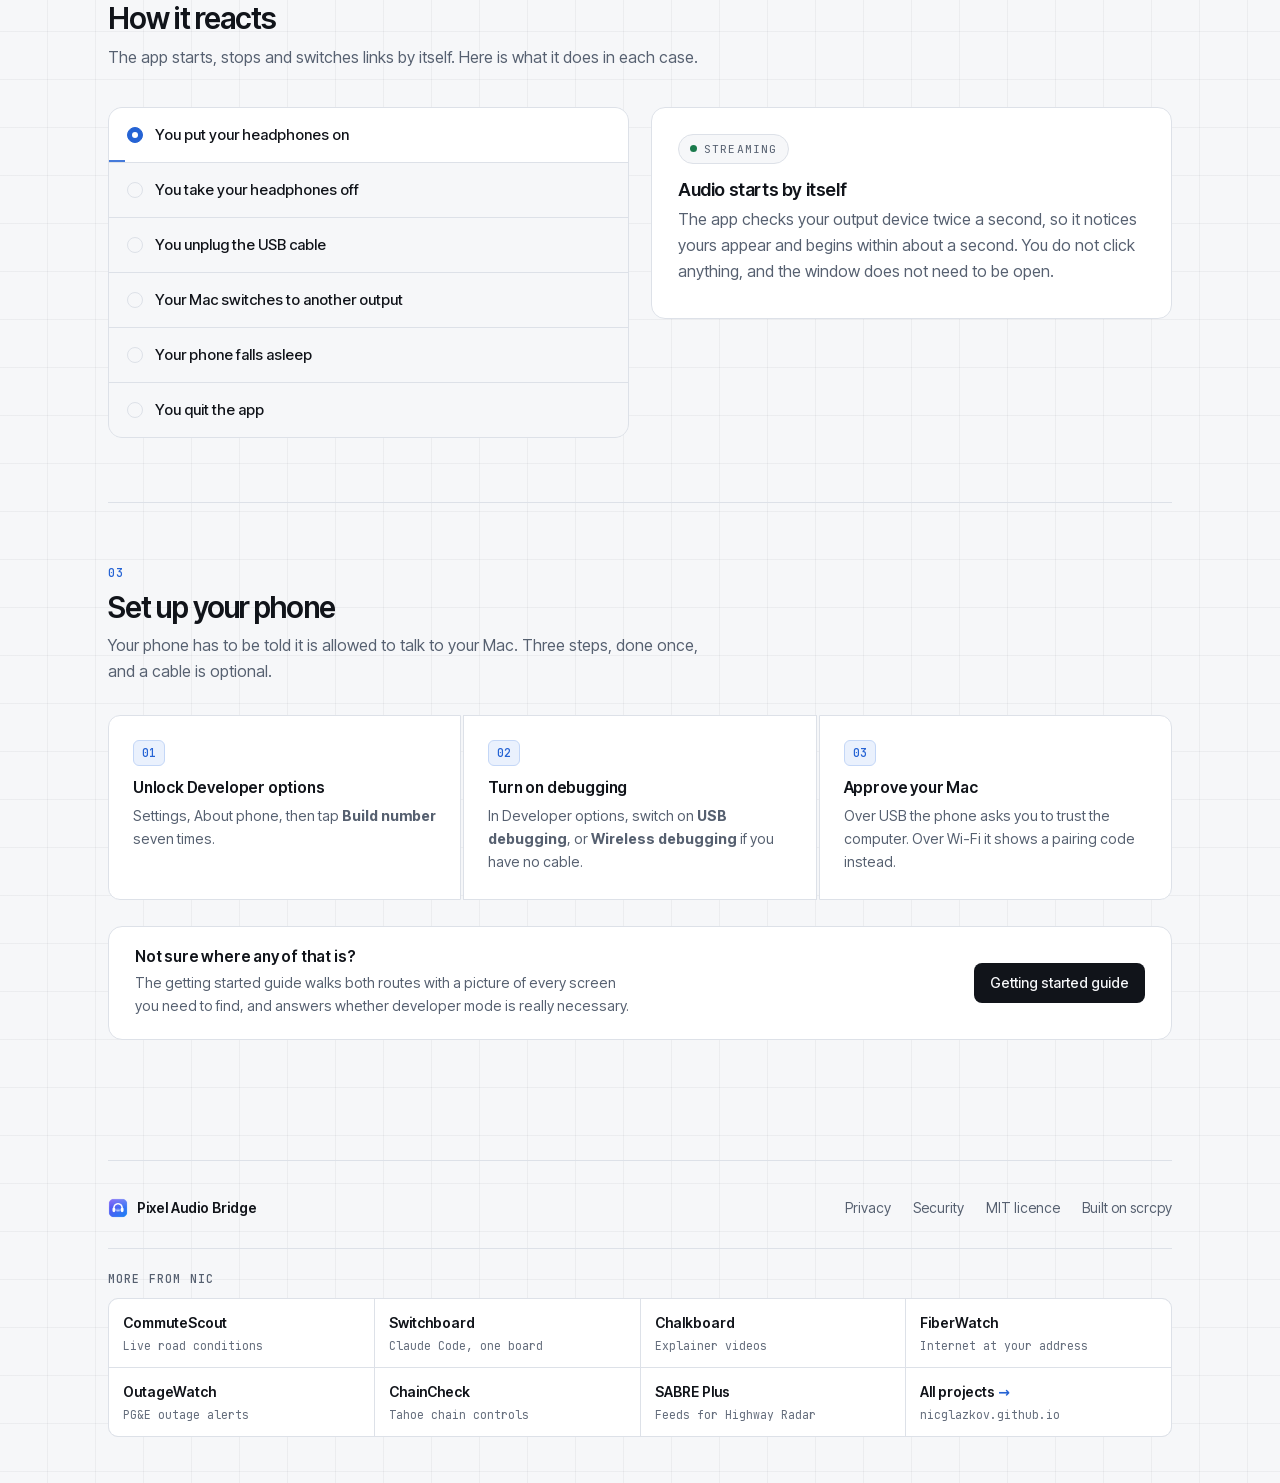
==== commit aa2f41b1: "Site: follow the system light or dark setting by default The toggle and ?theme= override still win. " ====
--- a/docs/index.html
+++ b/docs/index.html
@@ -17,7 +17,15 @@
 <meta name="twitter:title" content="Pixel Audio Bridge">
 <meta name="twitter:description" content="Hear your phone through your Mac's headphones. 191 ms wired, MIT licensed.">
 <meta name="twitter:image" content="https://nicglazkov.github.io/pixel-audio-bridge/assets/social-card.png">
-<meta name="theme-color" content="#0c0e12">
+<meta name="theme-color" content="#f6f7f9" media="(prefers-color-scheme: light)">
+<meta name="theme-color" content="#0c0e12" media="(prefers-color-scheme: dark)">
+<script>
+  // Applied before first paint so the page never flashes the wrong theme.
+  // ?theme=light|dark wins for one visit, then a saved choice, then the system setting.
+  (function(){var s=null;try{var q=location.search.match(/theme=(light|dark)/);s=q?q[1]:localStorage.getItem("theme");}catch(e){}
+  if(s!=="light"&&s!=="dark")s=window.matchMedia&&matchMedia("(prefers-color-scheme: light)").matches?"light":"dark";
+  document.documentElement.setAttribute("data-theme",s);})();
+</script>
 <link rel="stylesheet" href="shared.css">
 <style>
 /* ---- hero --------------------------------------------------------------- */
--- a/docs/shared.css
+++ b/docs/shared.css
@@ -27,8 +27,8 @@
   color-scheme:dark;
 }
 :root[data-theme="light"]{
-  --bg:#f6f7f9; --tint:#ffffff; --tint2:#f0f2f5; --ink:#11141a; --ink-2:#566070; --ink-3:#7d8696;
-  --line:#dde1e8; --line2:#c9cfd8; --indigo:#2563d4; --ok:#1f8a57; --warn:#a86a12;
+  --bg:#f6f7f9; --tint:#ffffff; --tint2:#f0f2f5; --ink:#11141a; --ink-2:#566070; --ink-3:#646d7c;
+  --line:#dde1e8; --line2:#c9cfd8; --indigo:#2563d4; --ok:#1a7a4c; --warn:#91590d;
   --tag-bg:#eaf1fd; --tag-line:#c4d7f7; --grid:rgba(17,20,26,.045); --navbg:rgba(246,247,249,.85);
   --shot-ring:rgba(15,17,23,.10); --shadow:0 30px 60px -28px rgba(15,17,23,.32);
   color-scheme:light;
